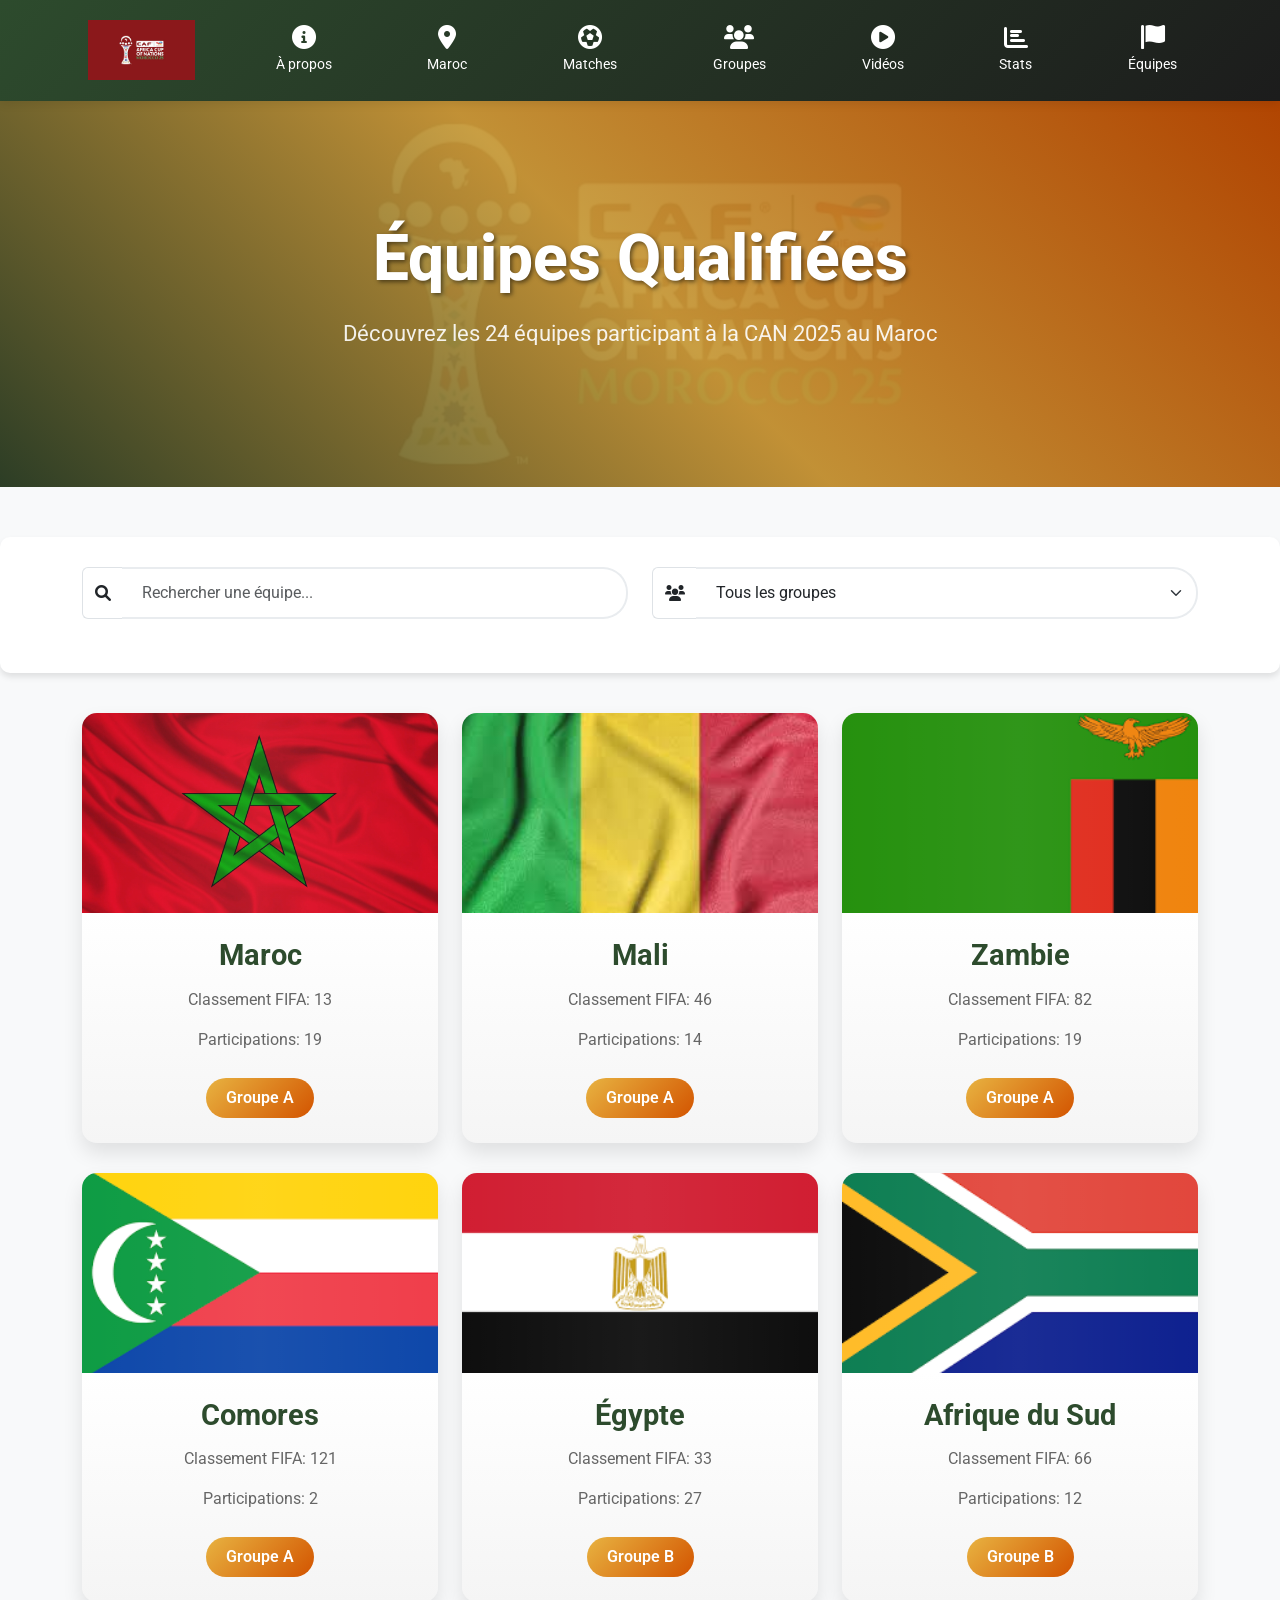
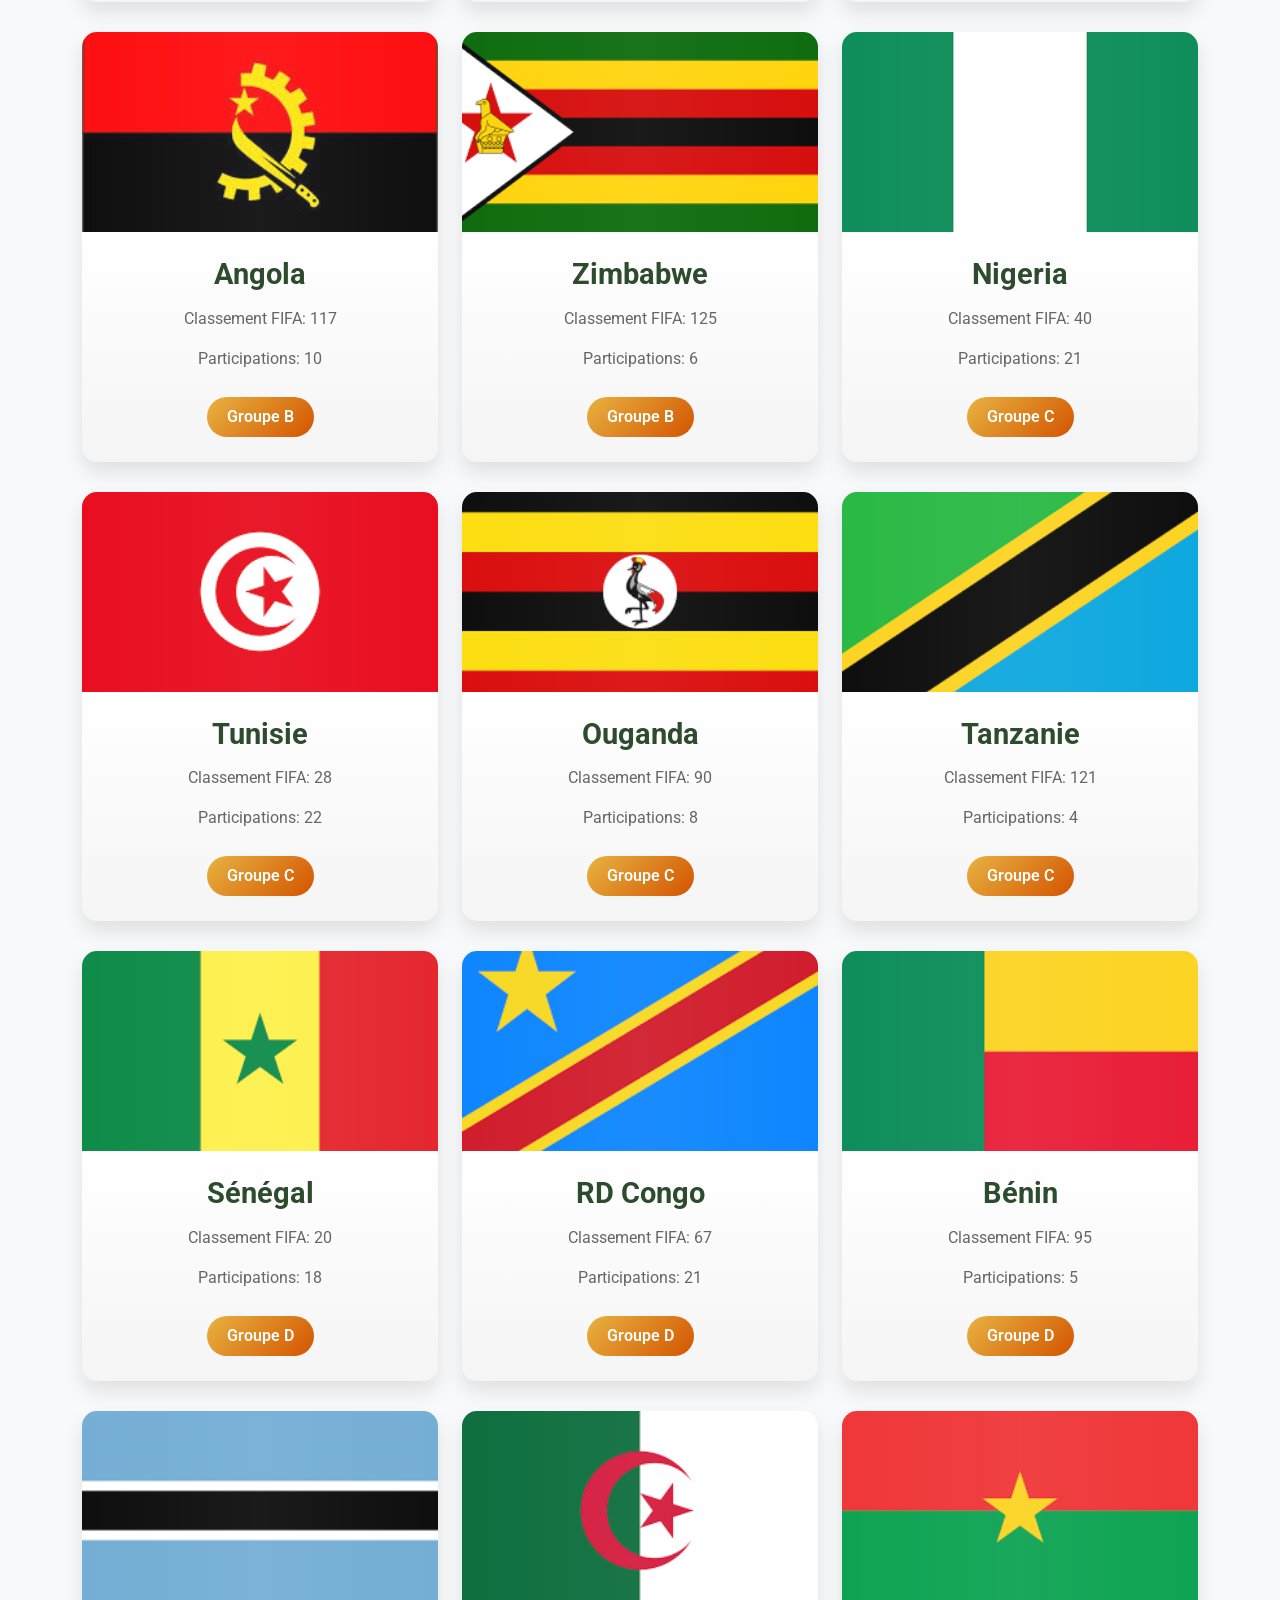
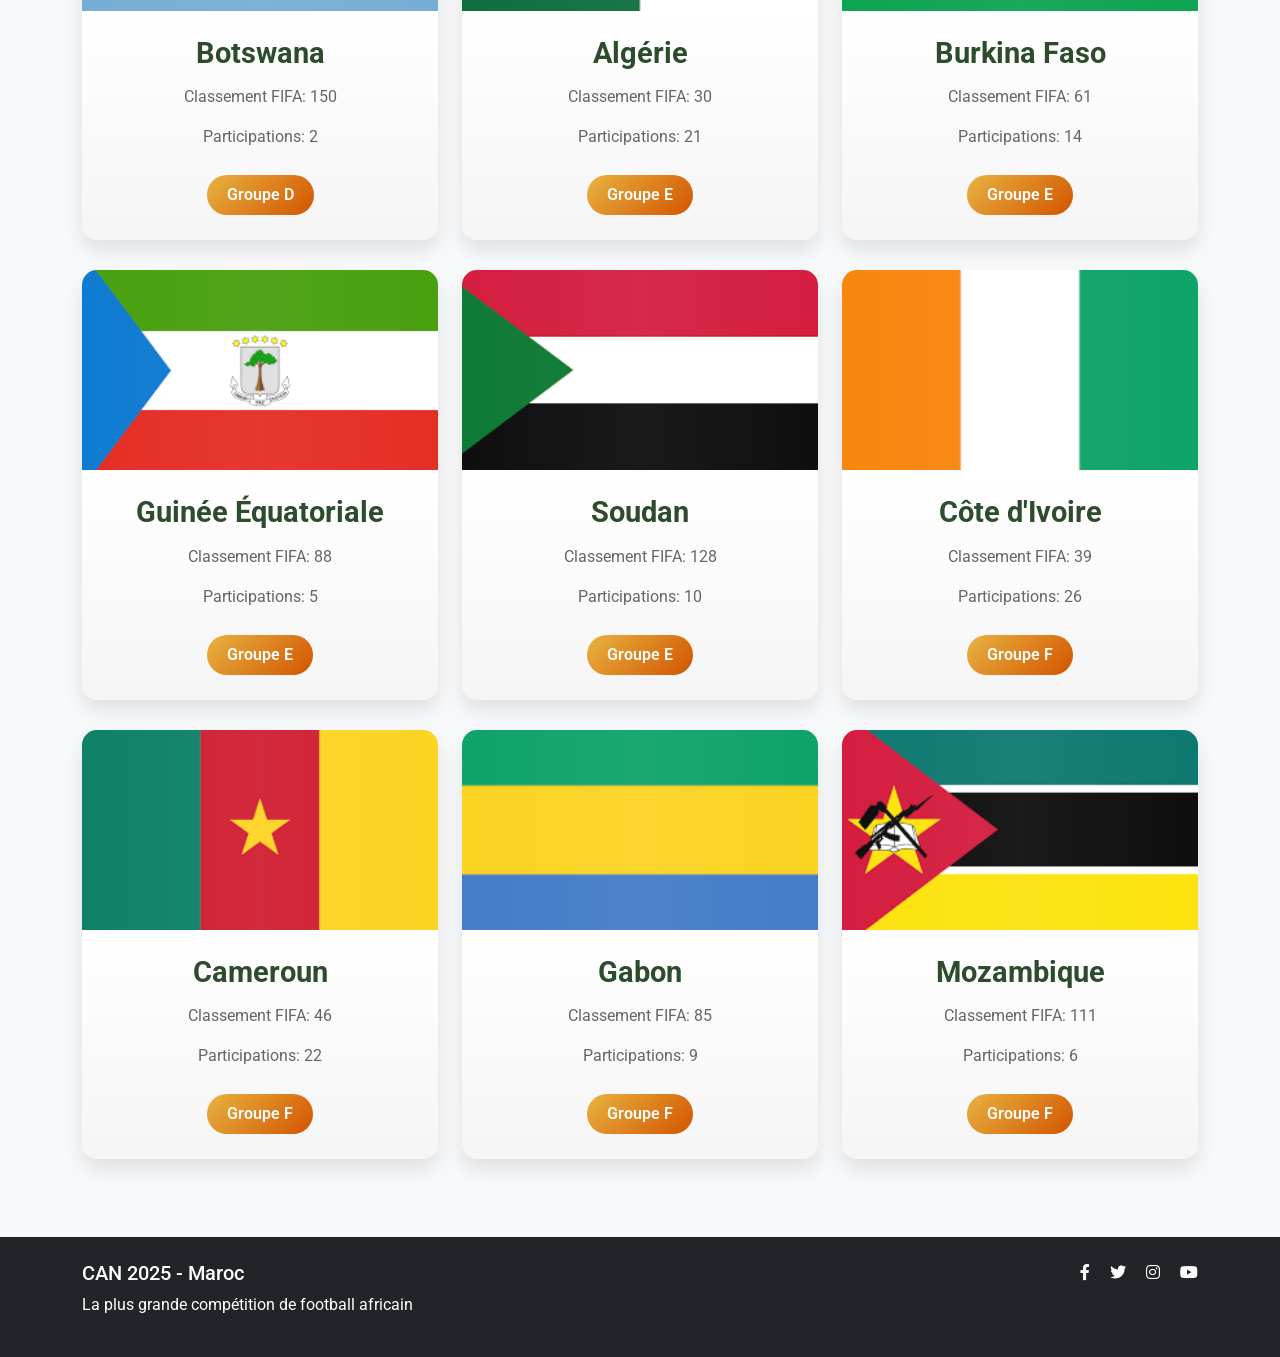
==== equipes.html @ c3171f65 "equipes" ====
<!DOCTYPE html>
<html lang="fr">
<head>
    <meta charset="UTF-8">
    <meta name="viewport" content="width=device-width, initial-scale=1.0">
    <title>Équipes - CAN 2025</title>
    <!-- Bootstrap CSS -->
    <link href="https://cdn.jsdelivr.net/npm/bootstrap@5.3.0/dist/css/bootstrap.min.css" rel="stylesheet">
    <!-- Font Awesome -->
    <link rel="stylesheet" href="https://cdnjs.cloudflare.com/ajax/libs/font-awesome/6.0.0/css/all.min.css">
    <!-- Google Fonts -->
    <link href="https://fonts.googleapis.com/css2?family=Roboto:wght@300;400;500;700;900&display=swap" rel="stylesheet">
    <link rel="stylesheet" href="equipes.css">
</head>
<body>
    <!-- Barre Interactive -->
    <div class="interactive-bar">
        <div class="interactive-content">
            <div id="logo-container">
                <img src="Images/téléchargement.png" alt="Logo CAN" height="100" width="180">
            </div>
            <div class="interactive-item" data-section="can2025-description">
                <i class="fas fa-info-circle"></i>
                <span>À propos</span>
            </div>
            <div class="interactive-item" data-section="maroc">
                <i class="fas fa-map-marker-alt"></i>
                <span>Maroc</span>
            </div>
            <div class="interactive-item" data-section="matches">
                <i class="fas fa-futbol"></i>
                <span>Matches</span>
            </div>
            <div class="interactive-item" data-section="groups">
                <i class="fas fa-users"></i>
                <span>Groupes</span>
            </div>
            <div class="interactive-item" data-section="videos">
                <i class="fas fa-play-circle"></i>
                <span>Vidéos</span>
            </div>
            <div class="interactive-item" data-section="stats">
                <i class="fas fa-chart-bar"></i>
                <span>Stats</span>
            </div>
            <div class="interactive-item active" data-section="teams">
                <i class="fas fa-flag"></i>
                <span>Équipes</span>
            </div>
        </div>
    </div>

    <!-- En-tête de la page -->
    <header class="teams-header">
        <div class="container">
            <h1>Équipes Qualifiées</h1>
            <p>Découvrez les 24 équipes participant à la CAN 2025 au Maroc</p>
        </div>
    </header>

    <!-- Filtres -->
    <section class="filters-section">
        <div class="container">
            <div class="row mb-4">
                <div class="col-md-6 mb-3 mb-md-0">
                    <div class="input-group">
                        <span class="input-group-text bg-white border-end-0">
                            <i class="fas fa-search"></i>
                        </span>
                        <input type="text" class="form-control border-start-0" id="searchTeam" placeholder="Rechercher une équipe...">
                    </div>
                </div>
                <div class="col-md-6">
                    <div class="input-group">
                        <span class="input-group-text bg-white border-end-0">
                            <i class="fas fa-users"></i>
                        </span>
                        <select class="form-select border-start-0" id="groupFilter">
                            <option value="all">Tous les groupes</option>
                            <option value="A">Groupe A</option>
                            <option value="B">Groupe B</option>
                            <option value="C">Groupe C</option>
                            <option value="D">Groupe D</option>
                            <option value="E">Groupe E</option>
                            <option value="F">Groupe F</option>
                        </select>
                    </div>
                </div>
            </div>
        </div>
    </section>

    <!-- Liste des équipes -->
    <section class="teams-section">
        <div class="container">
            <div class="row" id="teamsContainer">
                <!-- Les équipes seront ajoutées dynamiquement ici via JavaScript -->
            </div>
        </div>
    </section>

    <!-- Modal pour les détails de l'équipe -->
    <div class="modal fade" id="teamModal" tabindex="-1">
        <div class="modal-dialog modal-lg">
            <div class="modal-content">
                <div class="modal-header border-0 p-0">
                    <button type="button" class="btn-close position-absolute top-0 end-0 m-3 bg-white" data-bs-dismiss="modal"></button>
                </div>
                <div id="teamModalContent">
                    <!-- Le contenu sera ajouté dynamiquement -->
                </div>
            </div>
        </div>
    </div>

    <!-- Footer -->
    <footer class="footer bg-dark text-white mt-5">
        <div class="container py-4">
            <div class="row">
                <div class="col-md-6">
                    <h5>CAN 2025 - Maroc</h5>
                    <p>La plus grande compétition de football africain</p>
                </div>
                <div class="col-md-6 text-md-end">
                    <div class="social-links">
                        <a href="#" class="text-white me-3"><i class="fab fa-facebook-f"></i></a>
                        <a href="#" class="text-white me-3"><i class="fab fa-twitter"></i></a>
                        <a href="#" class="text-white me-3"><i class="fab fa-instagram"></i></a>
                        <a href="#" class="text-white"><i class="fab fa-youtube"></i></a>
                    </div>
                </div>
            </div>
        </div>
    </footer>

    <!-- Scripts -->
    <script src="https://cdn.jsdelivr.net/npm/bootstrap@5.3.0/dist/js/bootstrap.bundle.min.js"></script>
    <script src="equipes.js"></script>
    <script>
        // Gestion de la barre interactive
        document.addEventListener('DOMContentLoaded', () => {
            const interactiveItems = document.querySelectorAll('.interactive-item');
            
            // Gestion du clic sur le logo pour retourner à la page d'accueil
            const logoContainer = document.getElementById('logo-container');
            if (logoContainer) {
                logoContainer.addEventListener('click', () => {
                    window.location.href = 'home_page.html';
                });
                // Ajouter le style du curseur pointer
                logoContainer.style.cursor = 'pointer';
            }
            
            // Gestion du clic sur les éléments de la barre
            interactiveItems.forEach(item => {
                item.addEventListener('click', () => {
                    const section = item.dataset.section;
                    
                    // Redirection vers les pages correspondantes
                    switch(section) {
                        case 'can2025-description':
                        case 'maroc':
                            window.location.href = `home_page.html#${section}`;
                            break;
                        case 'matches':
                            window.location.href = 'matches.html';
                            break;
                        case 'groups':
                            window.location.href = 'groupes.html';
                            break;
                        case 'videos':
                            window.location.href = 'videos.html';
                            break;
                        case 'stats':
                            window.location.href = 'stats.html';
                            break;
                        case 'teams':
                            // Déjà sur la page des équipes
                            break;
                    }
                });
            });
        });
    </script>
</body>
</html>
---- equipes.css ----
/* Variables de couleurs */
:root {
    --primary-color: #E8B341;        /* Or africain */
    --secondary-color: #2D4B2D;      /* Vert forêt */
    --accent-color: #D35400;         /* Orange terre */
    --dark-color: #1C1C1C;          /* Noir profond */
    --light-color: #F5F5F5;         /* Blanc cassé */
    --gradient-primary: linear-gradient(135deg, #E8B341, #D35400);
    --gradient-dark: linear-gradient(135deg, #2D4B2D, #1C1C1C);
    --text-dark: #333333;
    --text-light: #FFFFFF;
    --border-color: #E2E2E2;
}

/* Styles généraux */
body {
    padding-top: 0;
    background-color: #f8f9fa;
    font-family: 'Roboto', sans-serif;
}

/* Barre Interactive */
.interactive-bar {
    background: var(--gradient-dark);
    padding: 15px 0;
    position: sticky;
    top: 0;
    z-index: 1000;
    box-shadow: 0 2px 10px rgba(0, 0, 0, 0.1);
}

.interactive-content {
    display: flex;
    align-items: center;
    justify-content: space-around;
    max-width: 1200px;
    margin: 0 auto;
    padding: 0 15px;
}

#logo-container img {
    height: 60px;
    width: auto;
    transition: transform 0.3s ease;
}

#logo-container img:hover {
    transform: scale(1.1);
}

.interactive-item {
    color: white;
    text-align: center;
    cursor: pointer;
    padding: 10px 15px;
    border-radius: 5px;
    transition: all 0.3s ease;
}

.interactive-item:hover {
    background: rgba(255, 255, 255, 0.1);
    transform: translateY(-2px);
}

.interactive-item i {
    font-size: 1.5rem;
    margin-bottom: 5px;
    display: block;
}

.interactive-item span {
    font-size: 0.9rem;
    display: block;
}

/* En-tête de la page */
.teams-header {
    background: linear-gradient(rgba(0, 0, 0, 0.7), rgba(0, 0, 0, 0.7)), url('Images/CAN.jpeg');
    background-size: cover;
    background-position: center;
    color: white;
    padding: 120px 0;
    text-align: center;
    margin-bottom: 50px;
    position: relative;
    overflow: hidden;
}

.teams-header::before {
    content: '';
    position: absolute;
    top: 0;
    left: 0;
    right: 0;
    bottom: 0;
    background: linear-gradient(45deg, 
        rgba(45, 75, 45, 0.8),
        rgba(232, 179, 65, 0.8),
        rgba(211, 84, 0, 0.8)
    );
    z-index: 1;
}

.teams-header .container {
    position: relative;
    z-index: 2;
}

.teams-header h1 {
    font-size: 4rem;
    font-weight: 800;
    margin-bottom: 20px;
    text-shadow: 2px 2px 4px rgba(0, 0, 0, 0.5);
    animation: fadeInDown 1s ease;
}

.teams-header p {
    font-size: 1.4rem;
    opacity: 0.9;
    animation: fadeInUp 1s ease;
}

/* Section des filtres */
.filters-section {
    padding: 30px 0;
    background-color: white;
    box-shadow: 0 4px 6px rgba(0, 0, 0, 0.1);
    margin-bottom: 40px;
    border-radius: 10px;
}

.filters-section .form-control,
.filters-section .form-select {
    border-radius: 25px;
    padding: 12px 20px;
    border: 2px solid #e9ecef;
    transition: all 0.3s ease;
}

.filters-section .form-control:focus,
.filters-section .form-select:focus {
    border-color: var(--primary-color);
    box-shadow: 0 0 0 0.2rem rgba(232, 179, 65, 0.25);
}

/* Cartes des équipes */
.team-card {
    background: var(--light-color);
    border-radius: 15px;
    overflow: hidden;
    box-shadow: 0 10px 20px rgba(0, 0, 0, 0.1);
    transition: all 0.3s ease;
    margin-bottom: 30px;
    cursor: pointer;
    position: relative;
}

.team-card:hover {
    transform: translateY(-10px);
    box-shadow: 0 15px 30px rgba(232, 179, 65, 0.2);
}

.team-card .flag-container {
    height: 200px;
    overflow: hidden;
    position: relative;
}

.team-card .flag-container img {
    width: 100%;
    height: 100%;
    object-fit: cover;
    transition: transform 0.5s ease;
}

.team-card:hover .flag-container img {
    transform: scale(1.1);
}

.team-card .team-info {
    padding: 25px;
    text-align: center;
    background: linear-gradient(to bottom, 
        white, 
        rgba(245, 245, 245, 0.8)
    );
}

.team-card .team-name {
    font-size: 1.8rem;
    font-weight: bold;
    margin-bottom: 15px;
    color: var(--secondary-color);
}

.team-card .team-details {
    color: #666;
    font-size: 1rem;
    margin-bottom: 15px;
}

.team-card .team-group {
    background: var(--gradient-primary);
    color: white;
    padding: 8px 20px;
    border-radius: 25px;
    display: inline-block;
    font-weight: 600;
    margin-top: 10px;
}

/* Modal des équipes */
.team-modal-header {
    position: relative;
    padding: 2rem;
    background-size: cover;
    background-position: center;
    color: white;
    text-align: center;
    border-radius: 10px 10px 0 0;
    background-color: rgba(28, 28, 28, 0.9);
    background-blend-mode: overlay;
}

.team-modal-header .flag-container {
    width: 120px;
    height: 80px;
    margin: 0 auto 1rem;
    border-radius: 8px;
    overflow: hidden;
    box-shadow: 0 4px 8px rgba(0, 0, 0, 0.2);
}

.team-modal-header .flag-container img {
    width: 100%;
    height: 100%;
    object-fit: cover;
}

.team-modal-header h2 {
    font-size: 2.5rem;
    margin-bottom: 0.5rem;
    text-shadow: 2px 2px 4px rgba(0, 0, 0, 0.5);
}

.group-badge {
    display: inline-block;
    padding: 0.5rem 1rem;
    background-color: var(--primary-color);
    border-radius: 20px;
    font-weight: bold;
    backdrop-filter: blur(5px);
    color: var(--dark-color);
}

.team-stats {
    display: flex;
    justify-content: space-around;
    padding: 2rem;
    background: var(--light-color);
    border-bottom: 1px solid #dee2e6;
}

.stat-item {
    text-align: center;
    padding: 1rem;
    background: white;
    border-radius: 10px;
    box-shadow: 0 2px 4px rgba(0, 0, 0, 0.1);
    transition: transform 0.2s;
    min-width: 120px;
    border: 1px solid var(--border-color);
}

.stat-item:hover {
    transform: translateY(-5px);
}

.stat-value {
    font-size: 2rem;
    font-weight: bold;
    color: var(--secondary-color);
    margin-bottom: 0.5rem;
}

.stat-label {
    color: var(--dark-color);
    font-size: 0.9rem;
}

.team-players {
    padding: 2rem;
    background-color: white;
}

.team-players h3 {
    text-align: center;
    margin-bottom: 2rem;
    color: #2c3e50;
    font-size: 1.8rem;
    position: relative;
}

.team-players h3::after {
    content: '';
    display: block;
    width: 50px;
    height: 3px;
    background-color: var(--primary-color);
    margin: 10px auto;
    border-radius: 2px;
}

.key-players {
    display: grid;
    grid-template-columns: repeat(auto-fit, minmax(250px, 1fr));
    gap: 1.5rem;
    margin-bottom: 2rem;
}

.key-player {
    background: white;
    border-radius: 12px;
    padding: 1.5rem;
    text-align: center;
    box-shadow: 0 4px 6px rgba(0, 0, 0, 0.1);
    transition: transform 0.3s ease, box-shadow 0.3s ease;
    border: 1px solid var(--border-color);
}

.key-player:hover {
    transform: translateY(-5px);
    border-color: var(--primary-color);
}

.key-player h4 {
    color: var(--accent-color);
    font-size: 1.1rem;
    margin-bottom: 1rem;
    position: relative;
    padding-bottom: 0.5rem;
}

.key-player h4::after {
    content: '';
    position: absolute;
    bottom: 0;
    left: 50%;
    transform: translateX(-50%);
    width: 30px;
    height: 2px;
    background-color: var(--primary-color);
}

.key-player p {
    font-size: 1.2rem;
    font-weight: bold;
    color: var(--secondary-color);
    margin-bottom: 0.5rem;
}

.key-player .position,
.key-player .goals {
    display: inline-block;
    padding: 0.3rem 0.8rem;
    background-color: var(--light-color);
    border-radius: 15px;
    font-size: 0.9rem;
    color: var(--dark-color);
}

.team-coach {
    text-align: center;
    padding: 2rem;
    background-color: var(--light-color);
    border-radius: 12px;
    margin-top: 2rem;
}

.team-coach h4 {
    color: var(--secondary-color);
    font-size: 1.3rem;
    margin-bottom: 1rem;
}

.team-coach p {
    font-size: 1.1rem;
    color: var(--accent-color);
    font-weight: 500;
}

/* Animations */
@keyframes fadeInDown {
    from {
        opacity: 0;
        transform: translateY(-20px);
    }
    to {
        opacity: 1;
        transform: translateY(0);
    }
}

@keyframes fadeInUp {
    from {
        opacity: 0;
        transform: translateY(20px);
    }
    to {
        opacity: 1;
        transform: translateY(0);
    }
}

/* Responsive */
@media (max-width: 768px) {
    .interactive-content {
        flex-wrap: wrap;
    }

    .interactive-item {
        width: 33.33%;
        margin-bottom: 10px;
    }

    .teams-header {
        padding: 80px 0;
    }

    .teams-header h1 {
        font-size: 2.5rem;
    }

    .team-card .flag-container {
        height: 150px;
    }

    .team-stats {
        flex-wrap: wrap;
    }

    .stat-item {
        flex: 1 1 calc(50% - 1rem);
        margin: 0.5rem;
    }

    .key-players {
        grid-template-columns: 1fr;
    }

    .team-modal-header h2 {
        font-size: 2rem;
    }

    .interactive-item:hover {
        background: rgba(232, 179, 65, 0.1);
    }
}

/* Style pour le hover des cartes */
.key-player::before {
    content: '';
    position: absolute;
    top: 0;
    left: 0;
    width: 100%;
    height: 100%;
    background: linear-gradient(45deg, 
        transparent 0%, 
        rgba(232, 179, 65, 0.1) 100%
    );
    opacity: 0;
    transition: opacity 0.3s ease;
    border-radius: 12px;
}

.key-player:hover::before {
    opacity: 1;
}

/* Animations pour les statistiques */
@keyframes countUp {
    from {
        transform: translateY(20px);
        opacity: 0;
    }
    to {
        transform: translateY(0);
        opacity: 1;
    }
}

.stat-value {
    animation: countUp 0.5s ease-out forwards;
}

/* Style pour les badges de position et buts */
.position, .goals {
    transition: background-color 0.3s ease;
}

.position:hover, .goals:hover {
    background-color: var(--primary-color);
    color: var(--text-light);
}

/* Style pour le conteneur du modal */
.modal-content {
    border: none;
    border-radius: 15px;
    overflow: hidden;
    box-shadow: 0 10px 30px rgba(0, 0, 0, 0.2);
    background-color: var(--light-color);
}

.modal-body {
    padding: 0;
}

/* Effet de brillance sur les drapeaux */
.flag-container::after {
    content: '';
    position: absolute;
    top: -50%;
    left: -50%;
    width: 200%;
    height: 200%;
    background: linear-gradient(
        45deg,
        transparent 0%,
        rgba(255,255,255,0.1) 50%,
        transparent 100%
    );
    transform: rotate(45deg);
    animation: shine 3s infinite;
}

@keyframes shine {
    0% {
        transform: translateX(-100%) rotate(45deg);
    }
    100% {
        transform: translateX(100%) rotate(45deg);
    }
}
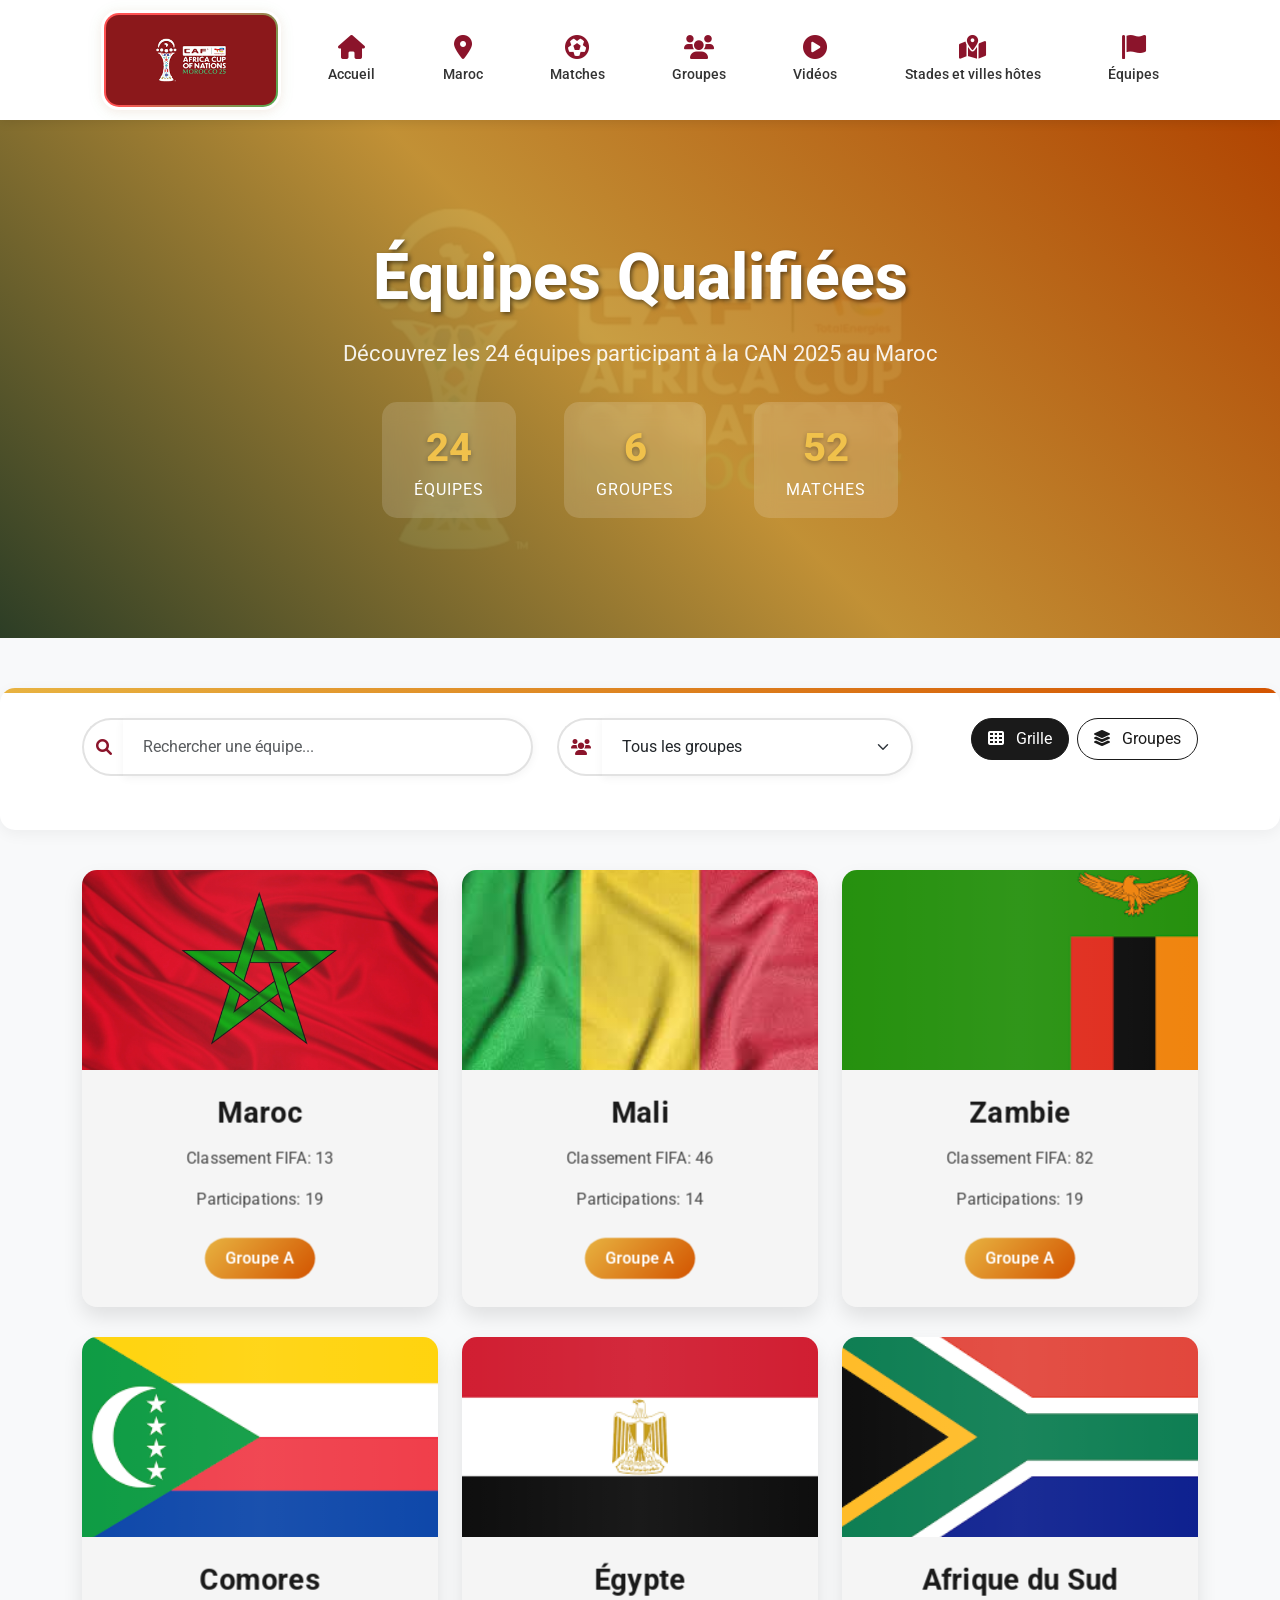
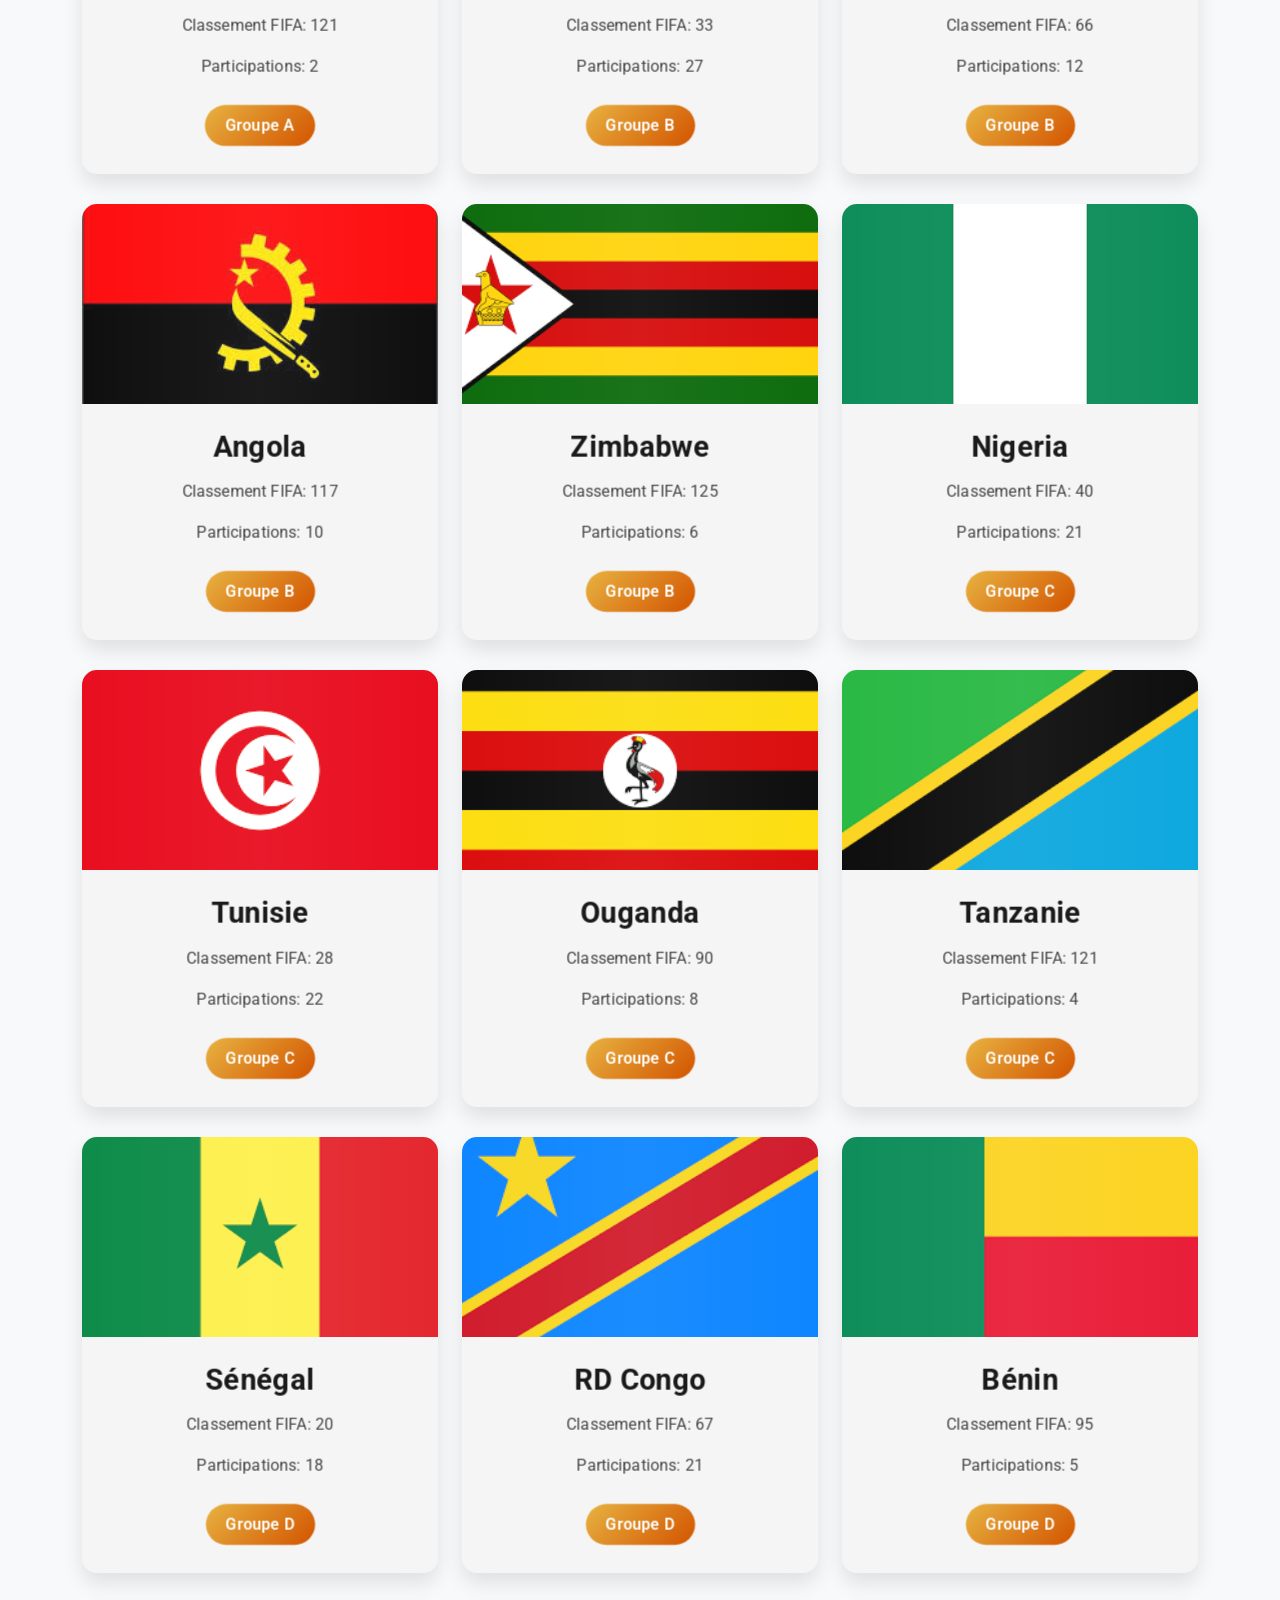
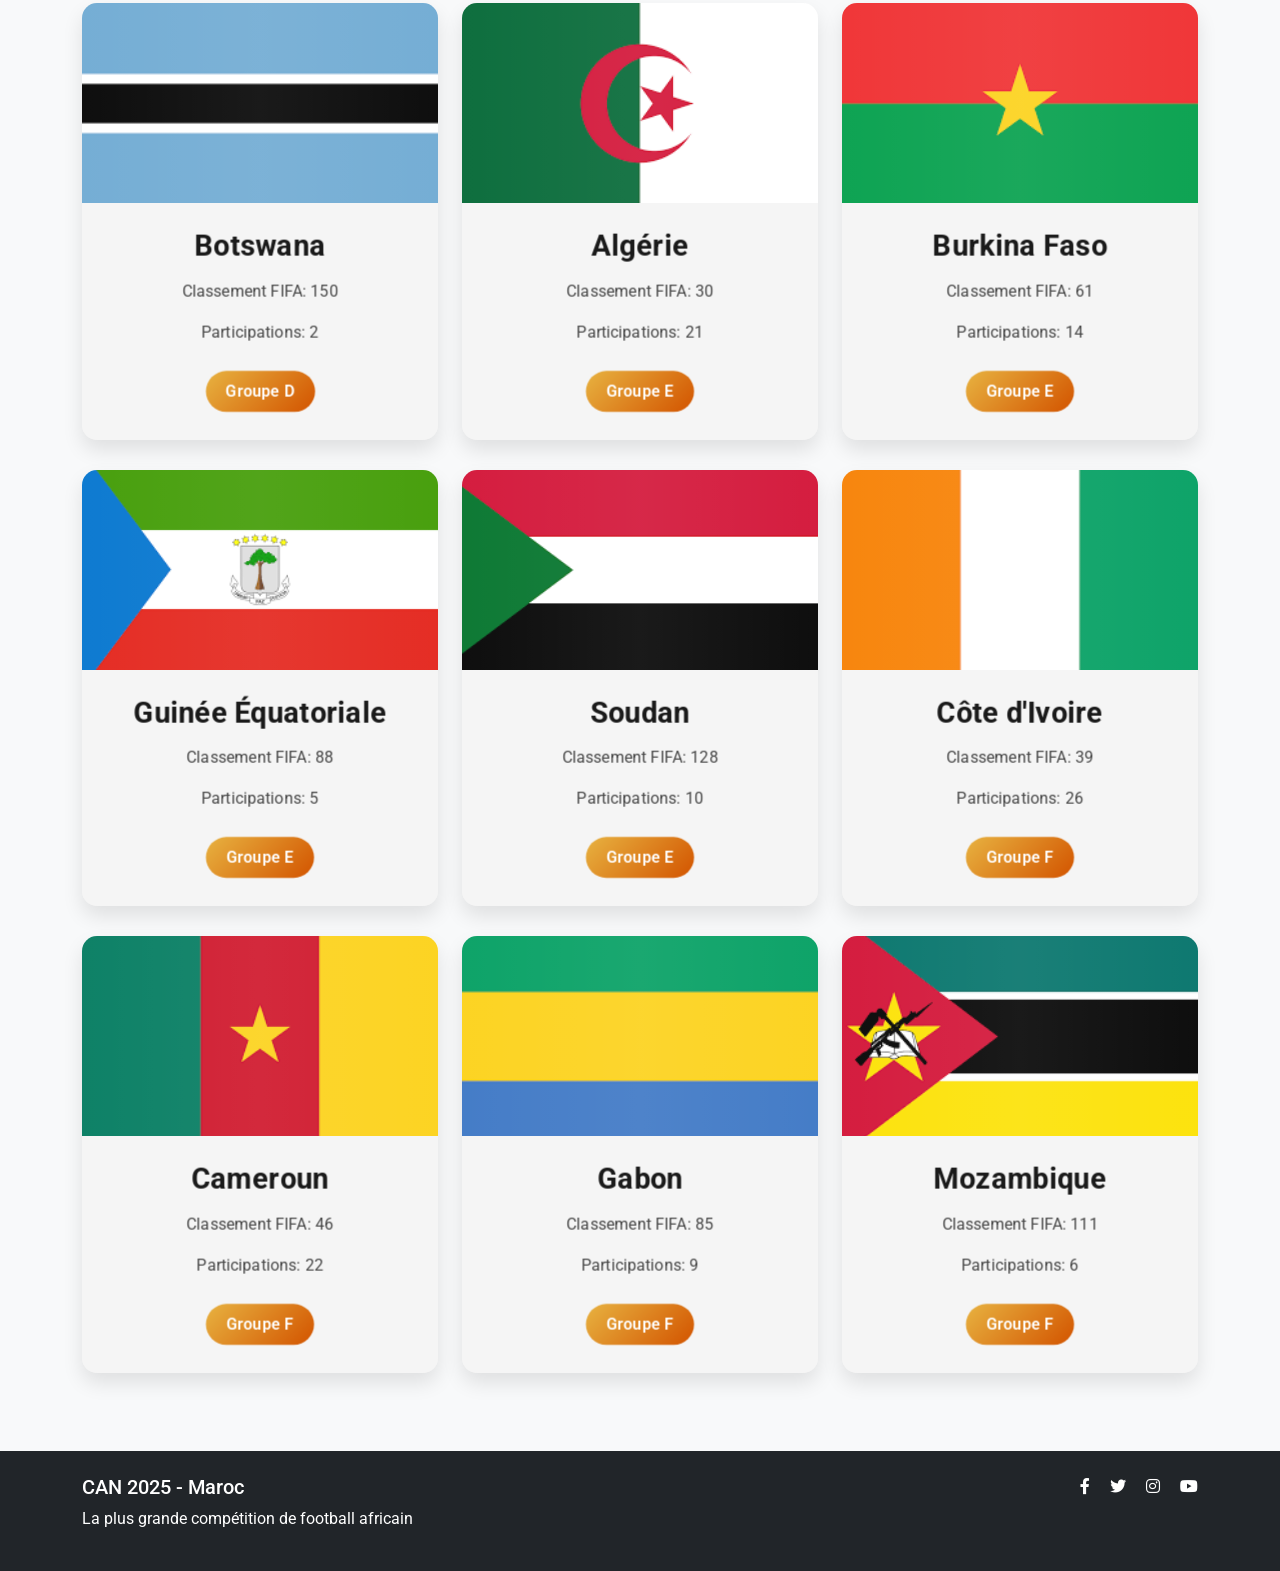
==== commit b90a5baa: "equipes" ====
--- a/equipes.html
+++ b/equipes.html
@@ -12,49 +12,70 @@
     <link href="https://fonts.googleapis.com/css2?family=Roboto:wght@300;400;500;700;900&display=swap" rel="stylesheet">
     <link rel="stylesheet" href="equipes.css">
 </head>
-<body>
-    <!-- Barre Interactive -->
-    <div class="interactive-bar">
-        <div class="interactive-content">
-            <div id="logo-container">
-                <img src="Images/téléchargement.png" alt="Logo CAN" height="100" width="180">
-            </div>
-            <div class="interactive-item" data-section="can2025-description">
-                <i class="fas fa-info-circle"></i>
-                <span>À propos</span>
-            </div>
-            <div class="interactive-item" data-section="maroc">
-                <i class="fas fa-map-marker-alt"></i>
-                <span>Maroc</span>
-            </div>
-            <div class="interactive-item" data-section="matches">
-                <i class="fas fa-futbol"></i>
-                <span>Matches</span>
-            </div>
-            <div class="interactive-item" data-section="groups">
-                <i class="fas fa-users"></i>
-                <span>Groupes</span>
-            </div>
-            <div class="interactive-item" data-section="videos">
-                <i class="fas fa-play-circle"></i>
-                <span>Vidéos</span>
-            </div>
-            <div class="interactive-item" data-section="stats">
-                <i class="fas fa-chart-bar"></i>
-                <span>Stats</span>
-            </div>
-            <div class="interactive-item active" data-section="teams">
-                <i class="fas fa-flag"></i>
-                <span>Équipes</span>
-            </div>
-        </div>
+
+<body style="padding-top:120px;">
+   <!-- Barre Interactive -->
+   <div class="interactive-bar">
+    <div class="bar-pattern left"></div>
+    <div class="interactive-content">
+        <div class="bar-pattern right"></div>
+
+        <div id="logo-container">
+            <i><img src="Images/téléchargement.png" alt="Logo CAN" height="100" width="180" ></i>
+        </div>
+        <div class="interactive-item active" data-section="can2025-description">
+            <i class="fas fa-home home-icon"></i>
+            <span>Accueil</span>
+        </div>
+        <div class="interactive-item" data-section="maroc">
+            <i class="fas fa-map-marker-alt"></i>
+            <span>Maroc</span>
+        </div>
+        <div class="interactive-item" data-section="matches">
+            <i class="fas fa-futbol"></i>
+            <span>Matches</span>
+        </div>
+        <div class="interactive-item" data-section="groups">
+            <i class="fas fa-users"></i>
+            <span>Groupes</span>
+        </div>
+        <div class="interactive-item" data-section="videos">
+            <i class="fas fa-play-circle"></i>
+            <span>Vidéos</span>
+        </div>
+        <div class="interactive-item" data-section="stats">
+            <i class="fas fa-map-marked-alt"></i>
+            <span>Stades et villes hôtes</span>
+        </div>
+        <div class="interactive-item" data-section="teams">
+            <i class="fas fa-flag"></i>
+            <span>Équipes</span>
+        </div>
+        <div class="bar-pattern right"></div>
+    
     </div>
+
+</div>
 
     <!-- En-tête de la page -->
     <header class="teams-header">
         <div class="container">
             <h1>Équipes Qualifiées</h1>
             <p>Découvrez les 24 équipes participant à la CAN 2025 au Maroc</p>
+            <div class="teams-counter">
+                <div class="counter-item">
+                    <span class="counter-number" data-count="24">0</span>
+                    <span class="counter-label">Équipes</span>
+                </div>
+                <div class="counter-item">
+                    <span class="counter-number" data-count="6">0</span>
+                    <span class="counter-label">Groupes</span>
+                </div>
+                <div class="counter-item">
+                    <span class="counter-number" data-count="52">0</span>
+                    <span class="counter-label">Matches</span>
+                </div>
+            </div>
         </div>
     </header>
 
@@ -62,7 +83,7 @@
     <section class="filters-section">
         <div class="container">
             <div class="row mb-4">
-                <div class="col-md-6 mb-3 mb-md-0">
+                <div class="col-md-5 mb-3 mb-md-0">
                     <div class="input-group">
                         <span class="input-group-text bg-white border-end-0">
                             <i class="fas fa-search"></i>
@@ -70,7 +91,7 @@
                         <input type="text" class="form-control border-start-0" id="searchTeam" placeholder="Rechercher une équipe...">
                     </div>
                 </div>
-                <div class="col-md-6">
+                <div class="col-md-4">
                     <div class="input-group">
                         <span class="input-group-text bg-white border-end-0">
                             <i class="fas fa-users"></i>
@@ -86,6 +107,16 @@
                         </select>
                     </div>
                 </div>
+                <div class="col-md-3">
+                    <div class="view-toggles">
+                        <button class="btn btn-outline-primary active" id="gridView">
+                            <i class="fas fa-th"></i> Grille
+                        </button>
+                        <button class="btn btn-outline-primary" id="groupView">
+                            <i class="fas fa-layer-group"></i> Groupes
+                        </button>
+                    </div>
+                </div>
             </div>
         </div>
     </section>
@@ -93,8 +124,18 @@
     <!-- Liste des équipes -->
     <section class="teams-section">
         <div class="container">
-            <div class="row" id="teamsContainer">
-                <!-- Les équipes seront ajoutées dynamiquement ici via JavaScript -->
+            <div class="view-container">
+                <!-- Vue Grille -->
+                <div class="row" id="teamsContainer">
+                    <!-- Les équipes seront ajoutées dynamiquement ici via JavaScript -->
+                </div>
+                
+                <!-- Vue Groupes (caché par défaut) -->
+                <div class="groups-view" id="groupsContainer" style="display: none;">
+                    <div class="row">
+                        <!-- Les groupes seront ajoutés dynamiquement ici via JavaScript -->
+                    </div>
+                </div>
             </div>
         </div>
     </section>
@@ -108,6 +149,16 @@
                 </div>
                 <div id="teamModalContent">
                     <!-- Le contenu sera ajouté dynamiquement -->
+                </div>
+                <div class="modal-footer">
+                    <div class="team-navigation">
+                        <button class="btn btn-outline-primary" id="prevTeam">
+                            <i class="fas fa-chevron-left"></i> Équipe précédente
+                        </button>
+                        <button class="btn btn-outline-primary" id="nextTeam">
+                            Équipe suivante <i class="fas fa-chevron-right"></i>
+                        </button>
+                    </div>
                 </div>
             </div>
         </div>
@@ -145,7 +196,7 @@
             const logoContainer = document.getElementById('logo-container');
             if (logoContainer) {
                 logoContainer.addEventListener('click', () => {
-                    window.location.href = 'home_page.html';
+                    window.location.href = 'index.html';
                 });
                 // Ajouter le style du curseur pointer
                 logoContainer.style.cursor = 'pointer';
@@ -160,7 +211,7 @@
                     switch(section) {
                         case 'can2025-description':
                         case 'maroc':
-                            window.location.href = `home_page.html#${section}`;
+                            window.location.href = `index.html#${section}`;
                             break;
                         case 'matches':
                             window.location.href = 'matches.html';
@@ -179,6 +230,174 @@
                             break;
                     }
                 });
+            });
+
+            // Animation du compteur
+            const counters = document.querySelectorAll('.counter-number');
+            counters.forEach(counter => {
+                const target = parseInt(counter.getAttribute('data-count'));
+                const count = function(timestamp) {
+                    const current = parseInt(counter.innerText);
+                    if (current < target) {
+                        const increment = Math.ceil(target / 20);
+                        counter.innerText = Math.min(current + increment, target);
+                        requestAnimationFrame(count);
+                    }
+                };
+                requestAnimationFrame(count);
+            });
+
+            // Écouteurs d'événements pour le filtrage
+            document.getElementById('searchTeam').addEventListener('input', filterTeams);
+            document.getElementById('groupFilter').addEventListener('change', filterTeams);
+
+            // Gestion des vues (grille/groupes)
+            const gridView = document.getElementById('gridView');
+            const groupView = document.getElementById('groupView');
+            const teamsContainer = document.getElementById('teamsContainer');
+            const groupsContainer = document.getElementById('groupsContainer');
+
+            gridView.addEventListener('click', () => {
+                gridView.classList.add('active');
+                groupView.classList.remove('active');
+                teamsContainer.style.display = 'flex';
+                groupsContainer.style.display = 'none';
+            });
+
+            groupView.addEventListener('click', () => {
+                groupView.classList.add('active');
+                gridView.classList.remove('active');
+                teamsContainer.style.display = 'none';
+                groupsContainer.style.display = 'block';
+                
+                // Générer l'affichage par groupes s'il est vide
+                if (groupsContainer.querySelector('.group-card') === null) {
+                    generateGroupsView();
+                }
+            });
+
+            // Fonction pour générer la vue par groupes (simplifiée)
+            function generateGroupsView() {
+                const groups = {A: [], B: [], C: [], D: [], E: [], F: []};
+                
+                // Regrouper les équipes par groupe
+                teams.forEach(team => {
+                    if (groups[team.group]) {
+                        groups[team.group].push(team);
+                    }
+                });
+                
+                // Vider le conteneur
+                groupsContainer.innerHTML = '<div class="row"></div>';
+                const groupsRow = groupsContainer.querySelector('.row');
+                
+                // Créer les cartes de groupe (2 par ligne)
+                Object.keys(groups).forEach(groupKey => {
+                    const groupTeams = groups[groupKey];
+                    const groupCard = document.createElement('div');
+                    groupCard.className = 'col-md-6 mb-4';
+                    
+                    let groupContent = `
+                        <div class="group-card">
+                            <div class="group-header">
+                                <h3>Groupe ${groupKey}</h3>
+                            </div>
+                            <div class="group-teams">
+                    `;
+                    
+                    groupTeams.forEach(team => {
+                        groupContent += `
+                            <div class="group-team-item" data-team-id="${team.id}">
+                                <div class="team-flag">
+                                    <img src="${team.flag}" alt="${team.name}" width="50" height="35">
+                                </div>
+                                <div class="team-name">${team.name}</div>
+                            </div>
+                        `;
+                    });
+                    
+                    groupContent += `
+                            </div>
+                        </div>
+                    `;
+                    
+                    groupCard.innerHTML = groupContent;
+                    groupsRow.appendChild(groupCard);
+                });
+                
+                // Ajouter le message et le bouton pour plus de détails
+                const detailsMessage = document.createElement('div');
+                detailsMessage.className = 'col-12 text-center mt-4 mb-5 groups-more-details';
+                detailsMessage.innerHTML = `
+                    <div class="more-details-container">
+                        <p>Pour plus de détails sur les groupes, les classements et les statistiques</p>
+                        <a href="groupes.html" class="btn btn-primary more-details-btn">
+                            <i class="fas fa-users me-2"></i>Consulter la page Groupes
+                        </a>
+                    </div>
+                `;
+                groupsRow.appendChild(detailsMessage);
+                
+                // Ajouter les écouteurs d'événements pour les équipes dans la vue groupes
+                document.querySelectorAll('.group-team-item').forEach(teamItem => {
+                    teamItem.addEventListener('click', () => {
+                        const teamId = parseInt(teamItem.dataset.teamId);
+                        const team = teams.find(t => t.id === teamId);
+                        if (team) {
+                            document.getElementById('teamModalContent').innerHTML = createModalContent(team);
+                            currentTeamId = teamId; // Mettre à jour l'ID de l'équipe actuelle
+                            const modal = new bootstrap.Modal(document.getElementById('teamModal'));
+                            modal.show();
+                        }
+                    });
+                });
+            }
+
+            // Navigation entre les équipes dans le modal
+            const prevTeamBtn = document.getElementById('prevTeam');
+            const nextTeamBtn = document.getElementById('nextTeam');
+            let currentTeamId = 0;
+
+            prevTeamBtn.addEventListener('click', () => {
+                navigateTeam(-1);
+            });
+
+            nextTeamBtn.addEventListener('click', () => {
+                navigateTeam(1);
+            });
+
+            function navigateTeam(direction) {
+                if (currentTeamId === 0) return;
+                
+                let newIndex = teams.findIndex(t => t.id === currentTeamId) + direction;
+                
+                // Gérer le bouclage
+                if (newIndex < 0) newIndex = teams.length - 1;
+                if (newIndex >= teams.length) newIndex = 0;
+                
+                const newTeam = teams[newIndex];
+                currentTeamId = newTeam.id;
+                
+                // Mettre à jour le contenu du modal
+                document.getElementById('teamModalContent').innerHTML = createModalContent(newTeam);
+                console.log('Navigation vers équipe:', newTeam.name, 'ID:', newTeam.id);
+            }
+
+            // Mise à jour de l'ouverture du modal pour définir l'équipe actuelle
+            const teamModal = document.getElementById('teamModal');
+            
+            // Écouteur pour les cartes d'équipe dans la vue grille
+            document.addEventListener('click', function(e) {
+                const teamCard = e.target.closest('.team-card');
+                if (teamCard) {
+                    const teamId = parseInt(teamCard.dataset.teamId);
+                    currentTeamId = teamId;
+                }
+            });
+            
+            // Mise à jour sur l'affichage du modal
+            teamModal.addEventListener('shown.bs.modal', (event) => {
+                console.log('Modal shown, current team ID:', currentTeamId);
             });
         });
     </script>
--- a/equipes.css
+++ b/equipes.css
@@ -1,8 +1,16 @@
 /* Variables de couleurs */
 :root {
-    --primary-color: #E8B341;        /* Or africain */
-    --secondary-color: #2D4B2D;      /* Vert forêt */
-    --accent-color: #D35400;         /* Orange terre */
+    --primary-color: #f0c14b;
+    --secondary-color: #1a1a1a;
+    --accent-color: #8b142b;
+    --text-color: #333;
+    --light-bg: #f8f9fa;
+    --transition: all 0.3s ease;
+    --green-color: #4CAF50;
+    --red-color: #FF5252;
+    --light-green: rgba(76, 175, 80, 0.2);
+    --light-red: rgba(255, 82, 82, 0.2);
+
     --dark-color: #1C1C1C;          /* Noir profond */
     --light-color: #F5F5F5;         /* Blanc cassé */
     --gradient-primary: linear-gradient(135deg, #E8B341, #D35400);
@@ -17,39 +25,99 @@
     padding-top: 0;
     background-color: #f8f9fa;
     font-family: 'Roboto', sans-serif;
-}
-
+    overflow-x: hidden;
+}
+
+/* Barre Interactive */
 /* Barre Interactive */
 .interactive-bar {
-    background: var(--gradient-dark);
-    padding: 15px 0;
-    position: sticky;
+    position: fixed;
     top: 0;
+    left: 0;
+    width: 100%;
+    background: white;
+    box-shadow: 0 2px 10px rgba(0, 0, 0, 0.1);
     z-index: 1000;
-    box-shadow: 0 2px 10px rgba(0, 0, 0, 0.1);
+    padding: 10px 0;
 }
 
 .interactive-content {
-    display: flex;
-    align-items: center;
-    justify-content: space-around;
     max-width: 1200px;
     margin: 0 auto;
-    padding: 0 15px;
+    display: flex;
+    justify-content: space-around;
+    align-items: center;
+    padding: 0 20px;
+}
+
+.interactive-item {
+    display: flex;
+    flex-direction: column;
+    align-items: center;
+    padding: 10px 20px;
+    cursor: pointer;
+    transition: var(--transition);
+    border-radius: 8px;
+    color: var(--text-color);
+    position: relative;
+    overflow: hidden;
+}
+
+.interactive-item::after {
+    content: '';
+    position: absolute;
+    bottom: 0;
+    left: 0;
+    width: 100%;
+    height: 2px;
+    background: linear-gradient(to right, var(--light-red), var(--light-green));
+    transform: scaleX(0);
+    transition: transform 0.3s ease;
+}
+
+.interactive-item:hover::after {
+    transform: scaleX(1);
+}
+
+.interactive-item.active {
+    background: linear-gradient(45deg, var(--light-red), var(--light-green));
+    color: var(--text-color);
+}
+
+.interactive-item i {
+    font-size: 1.5rem;
+    margin-bottom: 5px;
+    color: var(--accent-color);
+}
+
+.interactive-item span {
+    font-size: 0.9rem;
+    font-weight: 500;
+}
+
+.interactive-item:hover {
+    background: var(--light-bg);
+    transform: translateY(-2px);
 }
 
 #logo-container img {
-    height: 60px;
-    width: auto;
-    transition: transform 0.3s ease;
+    border: 3px solid transparent;
+    border-radius: 18px;
+    background: linear-gradient(120deg, #FF5252 30%, #4CAF50 100%);
+    background-origin: border-box;
+    background-clip: padding-box, border-box;
+    transition: box-shadow 0.4s, border-color 0.4s;
+    box-shadow: 0 2px 16px rgba(76, 175, 80, 0.08), 0 2px 8px rgba(255, 82, 82, 0.08);
+    padding: 2px;
 }
 
 #logo-container img:hover {
-    transform: scale(1.1);
-}
-
-.interactive-item {
-    color: white;
+    box-shadow: 0 0 24px 4px #FF5252, 0 0 32px 8px #4CAF50;
+    border-color: #FF5252;
+}
+
+/* .interactive-item {
+    color: rgb(202, 56, 56);
     text-align: center;
     cursor: pointer;
     padding: 10px 15px;
@@ -71,7 +139,7 @@
 .interactive-item span {
     font-size: 0.9rem;
     display: block;
-}
+} */
 
 /* En-tête de la page */
 .teams-header {
@@ -124,23 +192,51 @@
 .filters-section {
     padding: 30px 0;
     background-color: white;
-    box-shadow: 0 4px 6px rgba(0, 0, 0, 0.1);
+    box-shadow: 0 4px 15px rgba(0, 0, 0, 0.05);
     margin-bottom: 40px;
-    border-radius: 10px;
+    border-radius: 15px;
+    position: relative;
+    overflow: hidden;
+}
+
+.filters-section::before {
+    content: '';
+    position: absolute;
+    top: 0;
+    left: 0;
+    width: 100%;
+    height: 5px;
+    background: var(--gradient-primary);
 }
 
 .filters-section .form-control,
 .filters-section .form-select {
-    border-radius: 25px;
-    padding: 12px 20px;
-    border: 2px solid #e9ecef;
-    transition: all 0.3s ease;
+    border-radius: 30px;
+    padding: 15px 20px;
+    border: 2px solid var(--border-color);
+    transition: all 0.3s ease;
+    box-shadow: 0 2px 10px rgba(0, 0, 0, 0.05);
 }
 
 .filters-section .form-control:focus,
 .filters-section .form-select:focus {
     border-color: var(--primary-color);
-    box-shadow: 0 0 0 0.2rem rgba(232, 179, 65, 0.25);
+    box-shadow: 0 0 0 0.25rem rgba(232, 179, 65, 0.25);
+    transform: translateY(-2px);
+}
+
+.input-group-text {
+    border-radius: 30px 0 0 30px;
+    background: var(--light-color);
+    border: 2px solid var(--border-color);
+    border-right: none;
+    color: var(--accent-color);
+}
+
+.form-select {
+    border-radius: 0 30px 30px 0 !important;
+    cursor: pointer;
+    background-position: right 20px center;
 }
 
 /* Cartes des équipes */
@@ -149,15 +245,17 @@
     border-radius: 15px;
     overflow: hidden;
     box-shadow: 0 10px 20px rgba(0, 0, 0, 0.1);
-    transition: all 0.3s ease;
+    transition: all 0.5s cubic-bezier(0.175, 0.885, 0.32, 1.275);
     margin-bottom: 30px;
     cursor: pointer;
     position: relative;
+    perspective: 1000px;
+    transform-style: preserve-3d;
 }
 
 .team-card:hover {
-    transform: translateY(-10px);
-    box-shadow: 0 15px 30px rgba(232, 179, 65, 0.2);
+    transform: translateY(-15px) rotateY(5deg);
+    box-shadow: 15px 15px 30px rgba(232, 179, 65, 0.3);
 }
 
 .team-card .flag-container {
@@ -166,24 +264,41 @@
     position: relative;
 }
 
+.team-card .flag-container::before {
+    content: '';
+    position: absolute;
+    top: 0;
+    left: 0;
+    width: 100%;
+    height: 100%;
+    background: linear-gradient(to top, rgba(0,0,0,0.7) 0%, rgba(0,0,0,0) 100%);
+    z-index: 1;
+    opacity: 0;
+    transition: opacity 0.3s ease;
+}
+
+.team-card:hover .flag-container::before {
+    opacity: 1;
+}
+
 .team-card .flag-container img {
     width: 100%;
     height: 100%;
     object-fit: cover;
-    transition: transform 0.5s ease;
+    transition: transform 0.8s ease;
 }
 
 .team-card:hover .flag-container img {
-    transform: scale(1.1);
+    transform: scale(1.1) rotate(1deg);
 }
 
 .team-card .team-info {
     padding: 25px;
     text-align: center;
-    background: linear-gradient(to bottom, 
-        white, 
-        rgba(245, 245, 245, 0.8)
-    );
+    background: var(--light-color);
+    position: relative;
+    z-index: 2;
+    transform: translateZ(20px);
 }
 
 .team-card .team-name {
@@ -191,12 +306,36 @@
     font-weight: bold;
     margin-bottom: 15px;
     color: var(--secondary-color);
+    position: relative;
+    display: inline-block;
+}
+
+.team-card .team-name::after {
+    content: '';
+    position: absolute;
+    width: 50%;
+    height: 3px;
+    background: var(--gradient-primary);
+    bottom: -5px;
+    left: 25%;
+    transform: scaleX(0);
+    transition: transform 0.3s ease;
+}
+
+.team-card:hover .team-name::after {
+    transform: scaleX(1);
 }
 
 .team-card .team-details {
-    color: #666;
+    color: var(--dark-color);
     font-size: 1rem;
     margin-bottom: 15px;
+    opacity: 0.8;
+    transition: opacity 0.3s ease;
+}
+
+.team-card:hover .team-details {
+    opacity: 1;
 }
 
 .team-card .team-group {
@@ -207,113 +346,48 @@
     display: inline-block;
     font-weight: 600;
     margin-top: 10px;
-}
-
-/* Modal des équipes */
-.team-modal-header {
-    position: relative;
-    padding: 2rem;
-    background-size: cover;
-    background-position: center;
-    color: white;
-    text-align: center;
-    border-radius: 10px 10px 0 0;
-    background-color: rgba(28, 28, 28, 0.9);
-    background-blend-mode: overlay;
-}
-
-.team-modal-header .flag-container {
-    width: 120px;
-    height: 80px;
-    margin: 0 auto 1rem;
-    border-radius: 8px;
-    overflow: hidden;
-    box-shadow: 0 4px 8px rgba(0, 0, 0, 0.2);
-}
-
-.team-modal-header .flag-container img {
-    width: 100%;
-    height: 100%;
-    object-fit: cover;
-}
-
-.team-modal-header h2 {
-    font-size: 2.5rem;
-    margin-bottom: 0.5rem;
-    text-shadow: 2px 2px 4px rgba(0, 0, 0, 0.5);
-}
-
-.group-badge {
-    display: inline-block;
-    padding: 0.5rem 1rem;
-    background-color: var(--primary-color);
-    border-radius: 20px;
-    font-weight: bold;
-    backdrop-filter: blur(5px);
-    color: var(--dark-color);
-}
-
-.team-stats {
-    display: flex;
-    justify-content: space-around;
-    padding: 2rem;
-    background: var(--light-color);
-    border-bottom: 1px solid #dee2e6;
-}
-
-.stat-item {
-    text-align: center;
-    padding: 1rem;
-    background: white;
-    border-radius: 10px;
-    box-shadow: 0 2px 4px rgba(0, 0, 0, 0.1);
-    transition: transform 0.2s;
-    min-width: 120px;
-    border: 1px solid var(--border-color);
-}
-
-.stat-item:hover {
-    transform: translateY(-5px);
-}
-
-.stat-value {
-    font-size: 2rem;
-    font-weight: bold;
-    color: var(--secondary-color);
-    margin-bottom: 0.5rem;
-}
-
-.stat-label {
-    color: var(--dark-color);
-    font-size: 0.9rem;
-}
-
-.team-players {
-    padding: 2rem;
-    background-color: white;
-}
-
-.team-players h3 {
-    text-align: center;
-    margin-bottom: 2rem;
-    color: #2c3e50;
-    font-size: 1.8rem;
-    position: relative;
-}
-
-.team-players h3::after {
-    content: '';
-    display: block;
-    width: 50px;
-    height: 3px;
-    background-color: var(--primary-color);
-    margin: 10px auto;
-    border-radius: 2px;
-}
-
+    position: relative;
+    overflow: hidden;
+    transition: all 0.3s ease;
+}
+
+.team-card:hover .team-group {
+    transform: scale(1.05);
+    box-shadow: 0 5px 15px rgba(211, 84, 0, 0.3);
+}
+
+.team-card .team-group::before {
+    content: '';
+    position: absolute;
+    top: -50%;
+    left: -50%;
+    width: 200%;
+    height: 200%;
+    background: linear-gradient(45deg, transparent, rgba(255,255,255,0.3), transparent);
+    transform: rotate(45deg);
+    transition: all 0.5s ease;
+    opacity: 0;
+}
+
+.team-card:hover .team-group::before {
+    animation: shimmer 1.5s infinite;
+    opacity: 1;
+}
+
+/* Animation shimmer */
+@keyframes shimmer {
+    0% {
+        transform: translateX(-100%) rotate(45deg);
+    }
+    100% {
+        transform: translateX(100%) rotate(45deg);
+    }
+}
+
+/* Style pour la section des joueurs clés */
 .key-players {
     display: grid;
-    grid-template-columns: repeat(auto-fit, minmax(250px, 1fr));
+    grid-template-columns: repeat(2, 1fr);
     gap: 1.5rem;
     margin-bottom: 2rem;
 }
@@ -324,12 +398,37 @@
     padding: 1.5rem;
     text-align: center;
     box-shadow: 0 4px 6px rgba(0, 0, 0, 0.1);
-    transition: transform 0.3s ease, box-shadow 0.3s ease;
+    transition: all 0.4s ease;
     border: 1px solid var(--border-color);
+    position: relative;
+    overflow: hidden;
+}
+
+.key-player::before {
+    content: '';
+    position: absolute;
+    width: 100%;
+    height: 100%;
+    top: 0;
+    left: 0;
+    background: var(--gradient-primary);
+    opacity: 0;
+    transition: opacity 0.4s ease;
+    z-index: 0;
+}
+
+.key-player > * {
+    position: relative;
+    z-index: 1;
+}
+
+.key-player:hover::before {
+    opacity: 0.05;
 }
 
 .key-player:hover {
-    transform: translateY(-5px);
+    transform: translateY(-10px);
+    box-shadow: 0 10px 20px rgba(0, 0, 0, 0.15);
     border-color: var(--primary-color);
 }
 
@@ -350,13 +449,23 @@
     width: 30px;
     height: 2px;
     background-color: var(--primary-color);
+    transition: width 0.3s ease;
+}
+
+.key-player:hover h4::after {
+    width: 50px;
 }
 
 .key-player p {
-    font-size: 1.2rem;
+    font-size: 1.5rem;
     font-weight: bold;
     color: var(--secondary-color);
     margin-bottom: 0.5rem;
+    transition: transform 0.3s ease;
+}
+
+.key-player:hover p {
+    transform: scale(1.05);
 }
 
 .key-player .position,
@@ -367,26 +476,254 @@
     border-radius: 15px;
     font-size: 0.9rem;
     color: var(--dark-color);
-}
-
+    transition: all 0.3s ease;
+}
+
+.key-player:hover .position,
+.key-player:hover .goals {
+    background-color: var(--primary-color);
+    color: var(--text-light);
+}
+
+/* Amélioration de l'en-tête modal */
+.team-modal-header {
+    position: relative;
+    padding: 4rem 2rem 2rem;
+    color: white;
+    text-align: center;
+    border-radius: 0;
+    overflow: hidden;
+    background: linear-gradient(135deg, var(--secondary-color), var(--dark-color));
+}
+
+.team-modal-header::before {
+    content: '';
+    position: absolute;
+    top: 0;
+    left: 0;
+    width: 100%;
+    height: 100%;
+    background: radial-gradient(circle at center, rgba(232, 179, 65, 0.2), transparent 70%);
+    z-index: 0;
+}
+
+.team-modal-header > * {
+    position: relative;
+    z-index: 1;
+}
+
+.team-modal-header .flag-container {
+    width: 150px;
+    height: 100px;
+    margin: 0 auto 1.5rem;
+    border-radius: 10px;
+    overflow: hidden;
+    box-shadow: 0 5px 15px rgba(0, 0, 0, 0.4);
+    border: 3px solid rgba(255, 255, 255, 0.3);
+    transform: perspective(500px) rotateX(5deg);
+}
+
+.team-modal-header .flag-container img {
+    width: 100%;
+    height: 100%;
+    object-fit: cover;
+}
+
+.team-modal-header h2 {
+    font-size: 2.75rem;
+    margin-bottom: 0.75rem;
+    font-weight: 700;
+    text-shadow: 1px 1px 3px rgba(0, 0, 0, 0.5);
+}
+
+.group-badge {
+    display: inline-block;
+    padding: 0.5rem 1.5rem;
+    background-color: var(--primary-color);
+    border-radius: 25px;
+    font-weight: 600;
+    color: var(--dark-color);
+    font-size: 1rem;
+}
+
+/* Animation de l'affichage des équipes */
+@keyframes fadeInUp {
+    from {
+        opacity: 0;
+        transform: translateY(30px);
+    }
+    to {
+        opacity: 1;
+        transform: translateY(0);
+    }
+}
+
+.team-card {
+    animation: fadeInUp 0.6s ease backwards;
+}
+
+.team-card:nth-child(3n+1) {
+    animation-delay: 0.1s;
+}
+
+.team-card:nth-child(3n+2) {
+    animation-delay: 0.3s;
+}
+
+.team-card:nth-child(3n+3) {
+    animation-delay: 0.5s;
+}
+
+/* Amélioration des stats */
+.team-stats {
+    display: flex;
+    justify-content: space-around;
+    padding: 0;
+    background-color: #fff;
+    border-bottom: none;
+}
+
+.stat-item {
+    flex: 1;
+    text-align: center;
+    padding: 1.25rem;
+    background: white;
+    border-radius: 0;
+    box-shadow: none;
+    border: none;
+    border-right: 1px solid #eee;
+}
+
+.stat-item:last-child {
+    border-right: none;
+}
+
+.stat-value {
+    font-size: 2.25rem;
+    font-weight: 700;
+    color: var(--secondary-color);
+    margin-bottom: 0.25rem;
+}
+
+.stat-label {
+    color: #555;
+    font-size: 0.7rem;
+    font-weight: 600;
+    text-transform: uppercase;
+    letter-spacing: 0.5px;
+}
+
+/* Effet de superposition du coach */
 .team-coach {
     text-align: center;
-    padding: 2rem;
+    padding: 1.5rem;
     background-color: var(--light-color);
     border-radius: 12px;
-    margin-top: 2rem;
+    margin-top: 1rem;
+    border: 1px solid var(--border-color);
 }
 
 .team-coach h4 {
+    color: var(--accent-color);
+    font-size: 0.9rem;
+    margin-bottom: 0.5rem;
+    text-transform: uppercase;
+    letter-spacing: 1px;
+}
+
+.team-coach p {
+    font-size: 1.4rem;
     color: var(--secondary-color);
-    font-size: 1.3rem;
-    margin-bottom: 1rem;
-}
-
-.team-coach p {
-    font-size: 1.1rem;
+    font-weight: 700;
+}
+
+/* Animation pour le modal */
+.modal.fade .modal-dialog {
+    transform: scale(0.8) translateY(30px);
+    opacity: 0;
+    transition: transform 0.4s cubic-bezier(0.175, 0.885, 0.32, 1.275), opacity 0.4s ease;
+}
+
+.modal.show .modal-dialog {
+    transform: scale(1) translateY(0);
+    opacity: 1;
+}
+
+/* Style pour les filtres */
+.filters-section {
+    padding: 30px 0;
+    background-color: white;
+    box-shadow: 0 4px 15px rgba(0, 0, 0, 0.05);
+    margin-bottom: 40px;
+    border-radius: 15px;
+    position: relative;
+    overflow: hidden;
+}
+
+.filters-section::before {
+    content: '';
+    position: absolute;
+    top: 0;
+    left: 0;
+    width: 100%;
+    height: 5px;
+    background: var(--gradient-primary);
+}
+
+.filters-section .form-control,
+.filters-section .form-select {
+    border-radius: 30px;
+    padding: 15px 20px;
+    border: 2px solid var(--border-color);
+    transition: all 0.3s ease;
+    box-shadow: 0 2px 10px rgba(0, 0, 0, 0.05);
+}
+
+.filters-section .form-control:focus,
+.filters-section .form-select:focus {
+    border-color: var(--primary-color);
+    box-shadow: 0 0 0 0.25rem rgba(232, 179, 65, 0.25);
+    transform: translateY(-2px);
+}
+
+.input-group-text {
+    border-radius: 30px 0 0 30px;
+    background: var(--light-color);
+    border: 2px solid var(--border-color);
+    border-right: none;
     color: var(--accent-color);
-    font-weight: 500;
+}
+
+.form-select {
+    border-radius: 0 30px 30px 0 !important;
+    cursor: pointer;
+    background-position: right 20px center;
+}
+
+/* Responsive design */
+@media (max-width: 768px) {
+    .key-players {
+        grid-template-columns: 1fr;
+    }
+
+    .team-modal-header h2 {
+        font-size: 2rem;
+    }
+
+    .team-modal-header .flag-container {
+        width: 120px;
+        height: 80px;
+    }
+
+    .stat-item {
+        flex: 1 1 calc(50% - 1rem);
+        margin: 0.5rem;
+        padding: 1rem;
+    }
+
+    .stat-value {
+        font-size: 2rem;
+    }
 }
 
 /* Animations */
@@ -409,51 +746,6 @@
     to {
         opacity: 1;
         transform: translateY(0);
-    }
-}
-
-/* Responsive */
-@media (max-width: 768px) {
-    .interactive-content {
-        flex-wrap: wrap;
-    }
-
-    .interactive-item {
-        width: 33.33%;
-        margin-bottom: 10px;
-    }
-
-    .teams-header {
-        padding: 80px 0;
-    }
-
-    .teams-header h1 {
-        font-size: 2.5rem;
-    }
-
-    .team-card .flag-container {
-        height: 150px;
-    }
-
-    .team-stats {
-        flex-wrap: wrap;
-    }
-
-    .stat-item {
-        flex: 1 1 calc(50% - 1rem);
-        margin: 0.5rem;
-    }
-
-    .key-players {
-        grid-template-columns: 1fr;
-    }
-
-    .team-modal-header h2 {
-        font-size: 2rem;
-    }
-
-    .interactive-item:hover {
-        background: rgba(232, 179, 65, 0.1);
     }
 }
 
@@ -510,7 +802,6 @@
     border-radius: 15px;
     overflow: hidden;
     box-shadow: 0 10px 30px rgba(0, 0, 0, 0.2);
-    background-color: var(--light-color);
 }
 
 .modal-body {
@@ -542,4 +833,362 @@
     100% {
         transform: translateX(100%) rotate(45deg);
     }
+}
+
+/* Styles pour les compteurs dans l'en-tête */
+.teams-counter {
+    display: flex;
+    justify-content: center;
+    margin-top: 2rem;
+    gap: 3rem;
+}
+
+.counter-item {
+    text-align: center;
+    background: rgba(255, 255, 255, 0.15);
+    backdrop-filter: blur(10px);
+    padding: 1rem 2rem;
+    border-radius: 15px;
+    min-width: 120px;
+    transition: all 0.3s ease;
+}
+
+.counter-item:hover {
+    transform: translateY(-5px);
+    background: rgba(255, 255, 255, 0.25);
+}
+
+.counter-number {
+    font-size: 2.5rem;
+    font-weight: 800;
+    color: var(--primary-color);
+    display: block;
+    text-shadow: 0 2px 5px rgba(0, 0, 0, 0.3);
+}
+
+.counter-label {
+    font-size: 1rem;
+    color: white;
+    text-transform: uppercase;
+    letter-spacing: 1px;
+}
+
+/* Styles pour les boutons de bascule de vue */
+.view-toggles {
+    display: flex;
+    justify-content: flex-end;
+    gap: 0.5rem;
+}
+
+.view-toggles .btn {
+    padding: 0.5rem 1rem;
+    border-radius: 30px;
+    border-color: var(--secondary-color);
+    color: var(--secondary-color);
+    transition: all 0.3s ease;
+}
+
+.view-toggles .btn:hover,
+.view-toggles .btn.active {
+    background-color: var(--secondary-color);
+    color: white;
+}
+
+.view-toggles .btn i {
+    margin-right: 0.5rem;
+}
+
+/* Styles pour la vue par groupes - ajustements */
+.groups-view .row {
+    display: flex;
+    flex-wrap: wrap;
+}
+
+.group-card {
+    background: white;
+    border-radius: 15px;
+    overflow: hidden;
+    box-shadow: 0 10px 20px rgba(0, 0, 0, 0.1);
+    transition: all 0.3s ease;
+    margin-bottom: 30px;
+    height: 100%;
+}
+
+.group-header {
+    background: var(--gradient-primary);
+    color: white;
+    padding: 1.5rem;
+    text-align: center;
+    position: relative;
+    overflow: hidden;
+}
+
+.group-header::before {
+    content: '';
+    position: absolute;
+    top: 0;
+    left: 0;
+    width: 100%;
+    height: 100%;
+    background: url('data:image/svg+xml,<svg width="30" height="30" viewBox="0 0 30 30" xmlns="http://www.w3.org/2000/svg"><circle cx="3" cy="3" r="1.5" fill="white" fill-opacity="0.1"/></svg>');
+    background-size: 30px 30px;
+    opacity: 0.3;
+}
+
+.group-header h3 {
+    margin: 0;
+    font-size: 1.8rem;
+    font-weight: 700;
+    text-shadow: 0 2px 4px rgba(0, 0, 0, 0.2);
+    position: relative;
+}
+
+.group-teams {
+    padding: 1rem;
+}
+
+.group-team-item {
+    display: flex;
+    align-items: center;
+    padding: 0.75rem;
+    border-bottom: 1px solid var(--border-color);
+    cursor: pointer;
+    transition: all 0.3s ease;
+    background: transparent;
+    border-radius: 8px;
+}
+
+.group-team-item:last-child {
+    border-bottom: none;
+}
+
+.group-team-item:hover {
+    background: rgba(232, 179, 65, 0.1);
+    transform: translateX(10px);
+    border-bottom-color: transparent;
+}
+
+.team-flag {
+    width: 50px;
+    height: 35px;
+    overflow: hidden;
+    border-radius: 5px;
+    margin-right: 1rem;
+    box-shadow: 0 2px 5px rgba(0, 0, 0, 0.1);
+    transition: all 0.3s ease;
+    transform: perspective(300px) rotateY(0);
+}
+
+.team-flag img {
+    width: 100%;
+    height: 100%;
+    object-fit: cover;
+}
+
+.group-team-item:hover .team-flag {
+    transform: perspective(300px) rotateY(10deg);
+    box-shadow: 5px 2px 10px rgba(0, 0, 0, 0.2);
+}
+
+.group-team-item .team-name {
+    flex-grow: 1;
+    font-weight: 600;
+    color: var(--secondary-color);
+    transition: all 0.3s ease;
+}
+
+.group-team-item:hover .team-name {
+    color: var(--accent-color);
+    transform: translateX(5px);
+}
+
+/* Styles pour la navigation entre équipes dans le modal - améliorations */
+.team-navigation {
+    display: flex;
+    justify-content: space-between;
+    width: 100%;
+}
+
+.team-navigation .btn {
+    padding: 0.6rem 1.5rem;
+    border-radius: 30px;
+    border: 2px solid var(--primary-color);
+    color: var(--primary-color);
+    transition: all 0.3s ease;
+    font-weight: 600;
+}
+
+.team-navigation .btn:hover {
+    background-color: var(--primary-color);
+    color: white;
+    transform: translateY(-3px);
+    box-shadow: 0 4px 10px rgba(232, 179, 65, 0.3);
+}
+
+.team-navigation .btn i {
+    transition: transform 0.3s ease;
+}
+
+.team-navigation .btn:hover i.fa-chevron-left {
+    transform: translateX(-5px);
+}
+
+.team-navigation .btn:hover i.fa-chevron-right {
+    transform: translateX(5px);
+}
+
+.modal-footer {
+    border-top: none;
+    padding-top: 0;
+    padding-bottom: 2rem;
+    background-color: white;
+}
+
+/* Animation pour l'affichage des groupes */
+@keyframes fadeInScale {
+    from {
+        opacity: 0;
+        transform: scale(0.9);
+    }
+    to {
+        opacity: 1;
+        transform: scale(1);
+    }
+}
+
+.group-card {
+    animation: fadeInScale 0.5s ease backwards;
+}
+
+.groups-view {
+    animation: fadeInScale 0.5s ease;
+}
+
+/* Animation pour les compteurs */
+@keyframes pulse {
+    0% {
+        transform: scale(1);
+    }
+    50% {
+        transform: scale(1.05);
+    }
+    100% {
+        transform: scale(1);
+    }
+}
+
+.counter-number[data-count="24"],
+.counter-number[data-count="6"],
+.counter-number[data-count="52"] {
+    animation: pulse 2s infinite;
+}
+
+/* Joueurs clés */
+.team-players {
+    padding: 1.5rem;
+    background: white;
+}
+
+.team-players h3 {
+    margin-bottom: 1.5rem;
+    color: var(--secondary-color);
+    font-weight: 600;
+    font-size: 1.25rem;
+}
+
+.key-player {
+    background: white;
+    border-radius: 10px;
+    padding: 1.25rem;
+    text-align: center;
+    box-shadow: 0 2px 4px rgba(0, 0, 0, 0.05);
+    border: 1px solid #eee;
+}
+
+.key-player h4 {
+    color: var(--accent-color);
+    font-size: 0.85rem;
+    margin-bottom: 0.5rem;
+    text-transform: uppercase;
+    font-weight: 600;
+}
+
+.key-player p {
+    font-size: 1.25rem;
+    font-weight: 600;
+    color: var(--dark-color);
+    margin-bottom: 0.5rem;
+}
+
+.key-player .position,
+.key-player .goals {
+    display: inline-block;
+    padding: 0.25rem 0.75rem;
+    background-color: #f5f5f5;
+    border-radius: 15px;
+    font-size: 0.8rem;
+    color: #555;
+}
+
+/* Style pour le message "Plus de détails" */
+.groups-more-details {
+    margin-top: 2rem;
+    position: relative;
+}
+
+.more-details-container {
+    background: white;
+    border-radius: 15px;
+    padding: 2rem;
+    box-shadow: 0 5px 15px rgba(0, 0, 0, 0.08);
+    border: 1px solid var(--border-color);
+    position: relative;
+    overflow: hidden;
+}
+
+.more-details-container::before {
+    content: '';
+    position: absolute;
+    top: 0;
+    left: 0;
+    width: 100%;
+    height: 5px;
+    background: var(--gradient-primary);
+}
+
+.more-details-container p {
+    font-size: 1.1rem;
+    color: var(--text-color);
+    margin-bottom: 1.2rem;
+}
+
+.more-details-btn {
+    background: var(--gradient-primary);
+    border: none;
+    padding: 0.8rem 2rem;
+    border-radius: 30px;
+    font-weight: 600;
+    transition: all 0.3s ease;
+    color: white;
+    box-shadow: 0 4px 10px rgba(232, 179, 65, 0.3);
+}
+
+.more-details-btn:hover {
+    transform: translateY(-3px);
+    box-shadow: 0 7px 15px rgba(232, 179, 65, 0.4);
+    background: var(--gradient-primary);
+    background-size: 200% 200%;
+    animation: gradient-shift 2s ease infinite;
+}
+
+@keyframes gradient-shift {
+    0% {
+        background-position: 0% 50%;
+    }
+    50% {
+        background-position: 100% 50%;
+    }
+    100% {
+        background-position: 0% 50%;
+    }
 } 
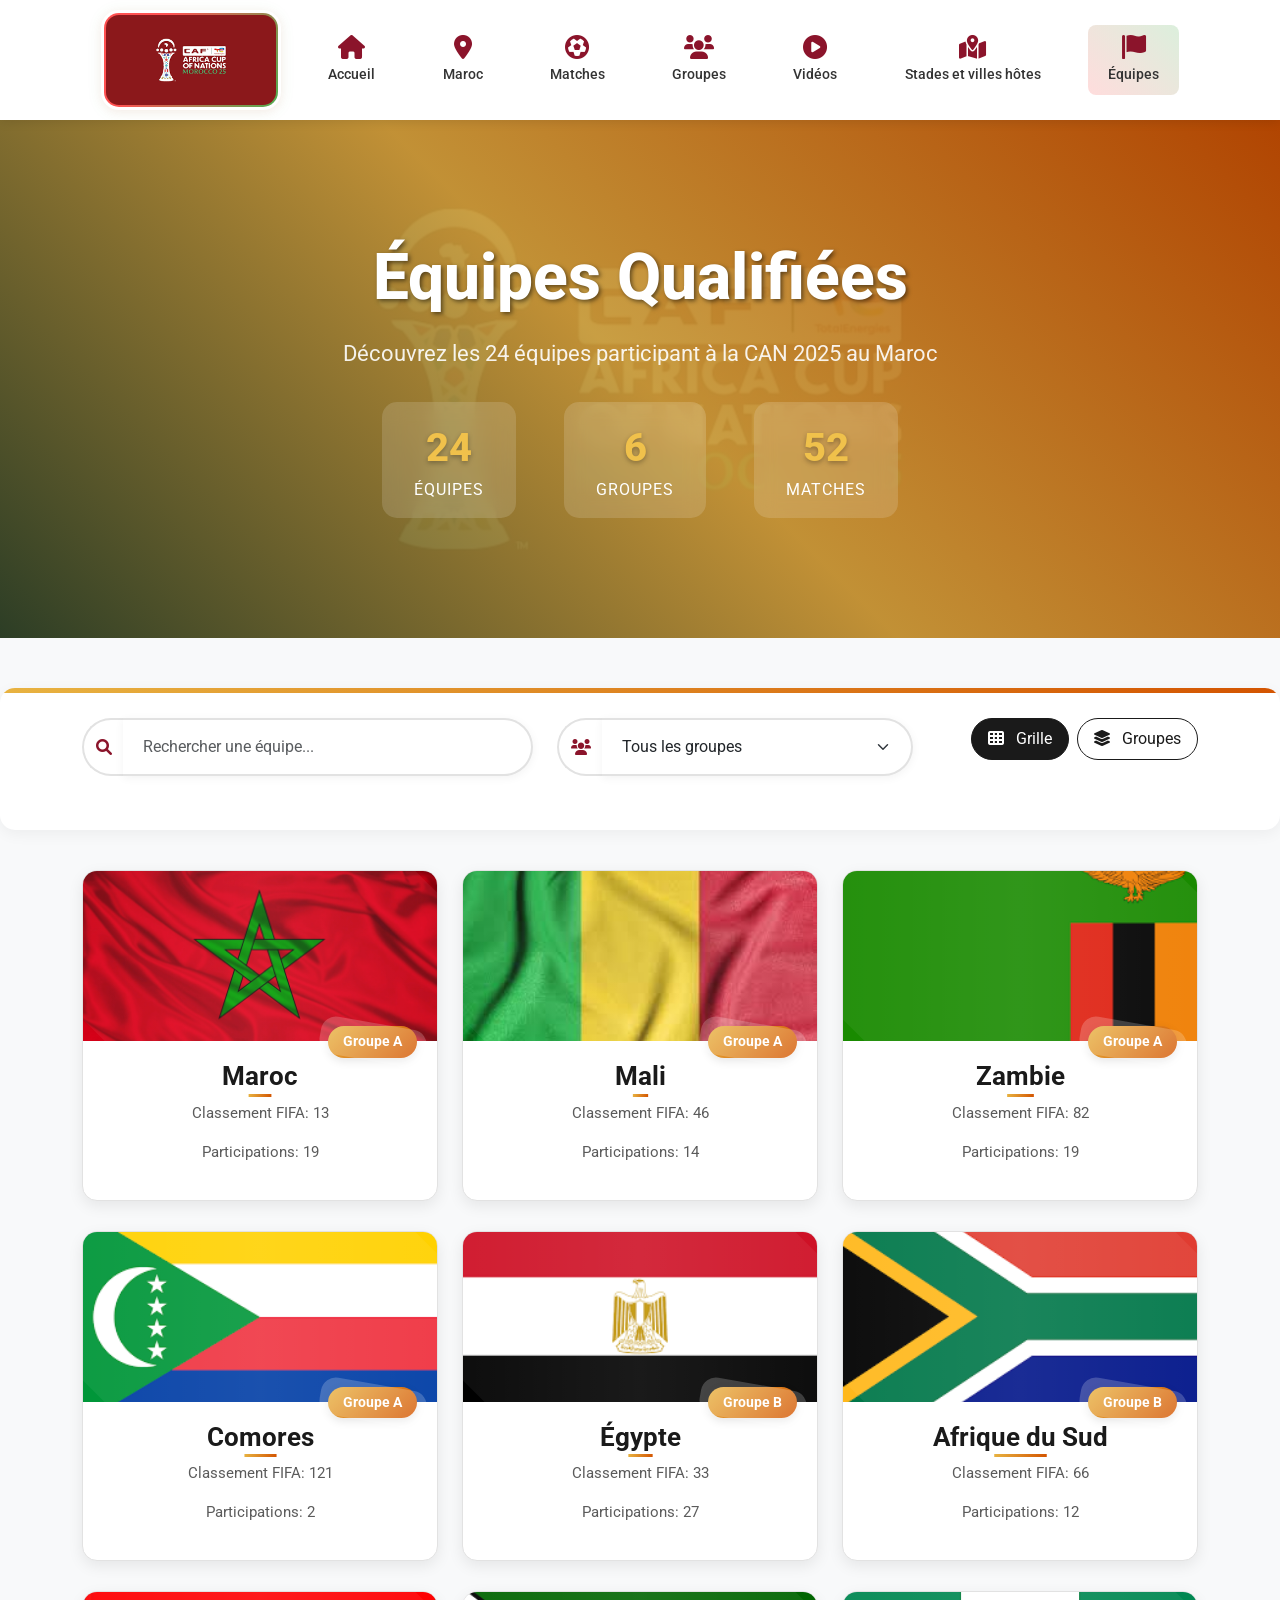
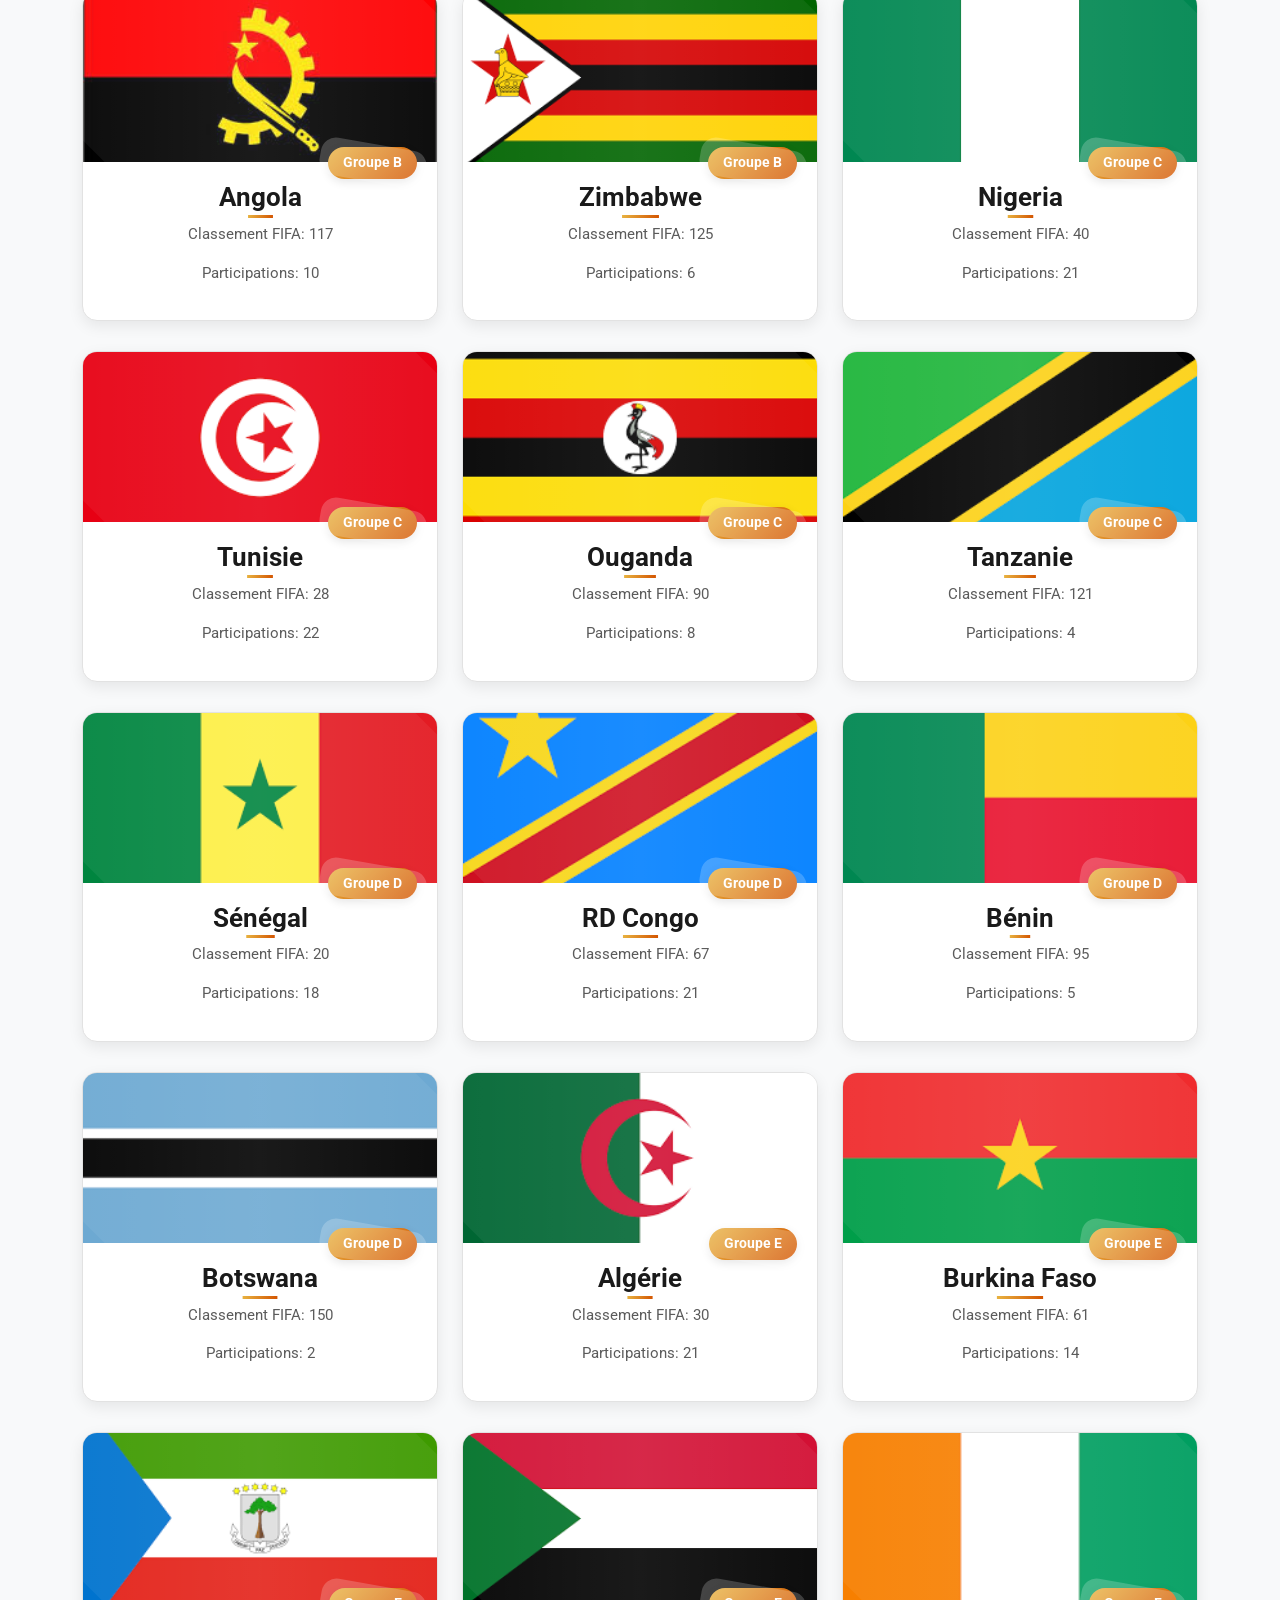
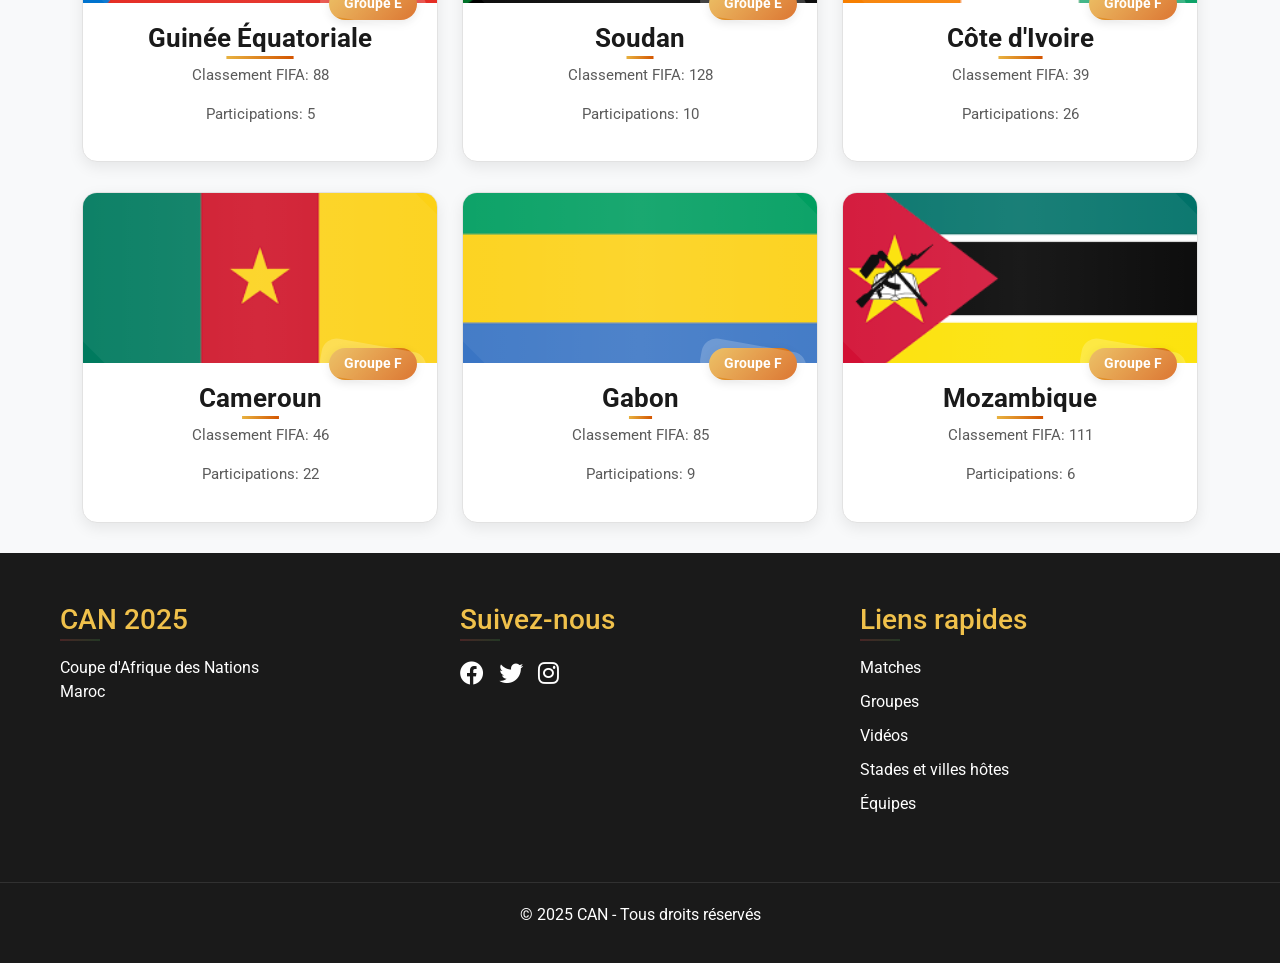
==== commit cf386abf: "fvdgbgfbg" ====
--- a/equipes.html
+++ b/equipes.html
@@ -4,26 +4,29 @@
     <meta charset="UTF-8">
     <meta name="viewport" content="width=device-width, initial-scale=1.0">
     <title>Équipes - CAN 2025</title>
-    <!-- Bootstrap CSS -->
+    <!-- On charge d'abord Bootstrap pour avoir un design responsive tout prêt -->
     <link href="https://cdn.jsdelivr.net/npm/bootstrap@5.3.0/dist/css/bootstrap.min.css" rel="stylesheet">
-    <!-- Font Awesome -->
+    <!-- Les icônes Font Awesome pour avoir de jolis pictogrammes partout -->
     <link rel="stylesheet" href="https://cdnjs.cloudflare.com/ajax/libs/font-awesome/6.0.0/css/all.min.css">
-    <!-- Google Fonts -->
+    <!-- Une police Google bien propre et lisible -->
     <link href="https://fonts.googleapis.com/css2?family=Roboto:wght@300;400;500;700;900&display=swap" rel="stylesheet">
+    <!-- Notre propre CSS pour personnaliser tout ça -->
     <link rel="stylesheet" href="equipes.css">
 </head>
 
 <body style="padding-top:120px;">
-   <!-- Barre Interactive -->
+   <!-- La barre de navigation interactive qui reste fixée en haut -->
    <div class="interactive-bar">
     <div class="bar-pattern left"></div>
     <div class="interactive-content">
         <div class="bar-pattern right"></div>
 
+        <!-- Logo cliquable qui ramène à l'accueil -->
         <div id="logo-container">
             <i><img src="Images/téléchargement.png" alt="Logo CAN" height="100" width="180" ></i>
         </div>
-        <div class="interactive-item active" data-section="can2025-description">
+        <!-- Menu de navigation avec des icônes et textes explicites -->
+        <div class="interactive-item" data-section="can2025-description">
             <i class="fas fa-home home-icon"></i>
             <span>Accueil</span>
         </div>
@@ -47,7 +50,7 @@
             <i class="fas fa-map-marked-alt"></i>
             <span>Stades et villes hôtes</span>
         </div>
-        <div class="interactive-item" data-section="teams">
+        <div class="interactive-item active" data-section="teams">
             <i class="fas fa-flag"></i>
             <span>Équipes</span>
         </div>
@@ -57,11 +60,12 @@
 
 </div>
 
-    <!-- En-tête de la page -->
+    <!-- Grande bannière en haut qui présente la page avec style -->
     <header class="teams-header">
         <div class="container">
             <h1>Équipes Qualifiées</h1>
             <p>Découvrez les 24 équipes participant à la CAN 2025 au Maroc</p>
+            <!-- Compteurs animés qui attirent l'attention -->
             <div class="teams-counter">
                 <div class="counter-item">
                     <span class="counter-number" data-count="24">0</span>
@@ -79,10 +83,11 @@
         </div>
     </header>
 
-    <!-- Filtres -->
+    <!-- Zone de recherche et filtres pour trouver facilement une équipe -->
     <section class="filters-section">
         <div class="container">
             <div class="row mb-4">
+                <!-- Barre de recherche par nom d'équipe -->
                 <div class="col-md-5 mb-3 mb-md-0">
                     <div class="input-group">
                         <span class="input-group-text bg-white border-end-0">
@@ -91,6 +96,7 @@
                         <input type="text" class="form-control border-start-0" id="searchTeam" placeholder="Rechercher une équipe...">
                     </div>
                 </div>
+                <!-- Filtre par groupe (A, B, C, etc.) -->
                 <div class="col-md-4">
                     <div class="input-group">
                         <span class="input-group-text bg-white border-end-0">
@@ -107,6 +113,7 @@
                         </select>
                     </div>
                 </div>
+                <!-- Boutons pour basculer entre vue grille et vue groupes -->
                 <div class="col-md-3">
                     <div class="view-toggles">
                         <button class="btn btn-outline-primary active" id="gridView">
@@ -121,16 +128,16 @@
         </div>
     </section>
 
-    <!-- Liste des équipes -->
+    <!-- Contenu principal: les équipes -->
     <section class="teams-section">
         <div class="container">
             <div class="view-container">
-                <!-- Vue Grille -->
+                <!-- Vue Grille: affiche toutes les équipes en cartes -->
                 <div class="row" id="teamsContainer">
                     <!-- Les équipes seront ajoutées dynamiquement ici via JavaScript -->
                 </div>
                 
-                <!-- Vue Groupes (caché par défaut) -->
+                <!-- Vue Groupes: organise les équipes par groupe (A, B, C, etc.) -->
                 <div class="groups-view" id="groupsContainer" style="display: none;">
                     <div class="row">
                         <!-- Les groupes seront ajoutés dynamiquement ici via JavaScript -->
@@ -140,7 +147,7 @@
         </div>
     </section>
 
-    <!-- Modal pour les détails de l'équipe -->
+    <!-- Fenêtre modale qui s'ouvre quand on clique sur une équipe pour voir ses détails -->
     <div class="modal fade" id="teamModal" tabindex="-1">
         <div class="modal-dialog modal-lg">
             <div class="modal-content">
@@ -148,8 +155,9 @@
                     <button type="button" class="btn-close position-absolute top-0 end-0 m-3 bg-white" data-bs-dismiss="modal"></button>
                 </div>
                 <div id="teamModalContent">
-                    <!-- Le contenu sera ajouté dynamiquement -->
-                </div>
+                    <!-- Le contenu sera ajouté dynamiquement quand on clique sur une équipe -->
+                </div>
+                <!-- Boutons pour naviguer entre les équipes sans fermer le modal -->
                 <div class="modal-footer">
                     <div class="team-navigation">
                         <button class="btn btn-outline-primary" id="prevTeam">
@@ -164,54 +172,103 @@
         </div>
     </div>
 
+    
     <!-- Footer -->
-    <footer class="footer bg-dark text-white mt-5">
-        <div class="container py-4">
-            <div class="row">
-                <div class="col-md-6">
-                    <h5>CAN 2025 - Maroc</h5>
-                    <p>La plus grande compétition de football africain</p>
-                </div>
-                <div class="col-md-6 text-md-end">
-                    <div class="social-links">
-                        <a href="#" class="text-white me-3"><i class="fab fa-facebook-f"></i></a>
-                        <a href="#" class="text-white me-3"><i class="fab fa-twitter"></i></a>
-                        <a href="#" class="text-white me-3"><i class="fab fa-instagram"></i></a>
-                        <a href="#" class="text-white"><i class="fab fa-youtube"></i></a>
-                    </div>
-                </div>
-            </div>
+    <footer class="footer">
+        <div class="footer-content">
+            <div class="footer-section">
+                <h3>CAN 2025</h3>
+                <p>Coupe d'Afrique des Nations<br>Maroc</p>
+            </div>
+            <div class="footer-section">
+                <h3>Suivez-nous</h3>
+                <div class="social-links">  
+                    <a href="https://www.facebook.com/TheAFCON"><i class="fab fa-facebook"></i></a>
+                    <a href="https://x.com/CAF_Online?ref_src=twsrc%5Egoogle%7Ctwcamp%5Eserp%7Ctwgr%5Eauthor"><i class="fab fa-twitter"></i></a>
+                    <a href="https://www.instagram.com/caf_online?igsh=MXVvajljaXVlenFvaw=="><i class="fab fa-instagram"></i></a>
+
+                </div>
+            </div>
+            <div class="footer-section">
+                <h3>Liens rapides</h3>
+                <ul>
+                    <li><a href="matches.html">Matches</a></li>
+                    <li><a href="groupes.html">Groupes</a></li>
+                    <li><a href="videos.html">Vidéos</a></li>
+                    <li><a href="stades.html">Stades et villes hôtes</a></li>
+                    <li><a href="equipes.html">Équipes</a></li>
+                </ul>
+            </div>
+        </div>
+        <div class="footer-bottom">
+            <p>&copy; 2025 CAN - Tous droits réservés</p>
         </div>
     </footer>
 
-    <!-- Scripts -->
+    <!-- Chargement des scripts JS -->
     <script src="https://cdn.jsdelivr.net/npm/bootstrap@5.3.0/dist/js/bootstrap.bundle.min.js"></script>
     <script src="equipes.js"></script>
     <script>
-        // Gestion de la barre interactive
+        // Quand la page est complètement chargée, on initialise tout
         document.addEventListener('DOMContentLoaded', () => {
             const interactiveItems = document.querySelectorAll('.interactive-item');
             
-            // Gestion du clic sur le logo pour retourner à la page d'accueil
+            // Le logo devient cliquable et ramène à l'accueil
             const logoContainer = document.getElementById('logo-container');
             if (logoContainer) {
                 logoContainer.addEventListener('click', () => {
                     window.location.href = 'index.html';
                 });
-                // Ajouter le style du curseur pointer
+                // On ajoute un curseur pointer pour montrer que c'est cliquable
                 logoContainer.style.cursor = 'pointer';
             }
             
-            // Gestion du clic sur les éléments de la barre
+            // Active automatiquement le bon élément du menu selon la page où on se trouve
+            const currentPage = window.location.pathname.split('/').pop();
+            interactiveItems.forEach(item => {
+                const section = item.dataset.section;
+                
+                // Supprime d'abord toutes les classes active
+                item.classList.remove('active');
+                
+                // Puis ajoute la classe active au bon élément
+                switch(currentPage) {
+                    case 'index.html':
+                        if (section === 'can2025-description') item.classList.add('active');
+                        break;
+                    case 'matches.html':
+                        if (section === 'matches') item.classList.add('active');
+                        break;
+                    case 'groupes.html':
+                        if (section === 'groups') item.classList.add('active');
+                        break;
+                    case 'videos.html':
+                        if (section === 'videos') item.classList.add('active');
+                        break;
+                    case 'stades.html':
+                        if (section === 'stats') item.classList.add('active');
+                        break;
+                    case 'equipes.html':
+                        if (section === 'teams') item.classList.add('active');
+                        break;
+                    default:
+                        // Par défaut, aucun élément actif
+                        break;
+                }
+            });
+            
+            // Rend chaque élément du menu cliquable et redirige vers la bonne page
             interactiveItems.forEach(item => {
                 item.addEventListener('click', () => {
                     const section = item.dataset.section;
                     
-                    // Redirection vers les pages correspondantes
+                    // Redirection vers les différentes pages du site
                     switch(section) {
                         case 'can2025-description':
+                            window.location.href = 'index.html';
+                            break;
                         case 'maroc':
-                            window.location.href = `index.html#${section}`;
+                            window.location.href = 'index.html#maroc';
                             break;
                         case 'matches':
                             window.location.href = 'matches.html';
@@ -223,16 +280,16 @@
                             window.location.href = 'videos.html';
                             break;
                         case 'stats':
-                            window.location.href = 'stats.html';
+                            window.location.href = 'stades.html';
                             break;
                         case 'teams':
-                            // Déjà sur la page des équipes
+                            window.location.href = 'equipes.html';
                             break;
                     }
                 });
             });
 
-            // Animation du compteur
+            // Animation des compteurs: ils commencent à zéro puis montent progressivement
             const counters = document.querySelectorAll('.counter-number');
             counters.forEach(counter => {
                 const target = parseInt(counter.getAttribute('data-count'));
@@ -247,16 +304,17 @@
                 requestAnimationFrame(count);
             });
 
-            // Écouteurs d'événements pour le filtrage
+            // Active le filtrage des équipes en temps réel quand on tape ou sélectionne un groupe
             document.getElementById('searchTeam').addEventListener('input', filterTeams);
             document.getElementById('groupFilter').addEventListener('change', filterTeams);
 
-            // Gestion des vues (grille/groupes)
+            // Gestion du basculement entre vue en grille et vue par groupes
             const gridView = document.getElementById('gridView');
             const groupView = document.getElementById('groupView');
             const teamsContainer = document.getElementById('teamsContainer');
             const groupsContainer = document.getElementById('groupsContainer');
 
+            // Quand on clique sur "Grille", on affiche les équipes en cartes
             gridView.addEventListener('click', () => {
                 gridView.classList.add('active');
                 groupView.classList.remove('active');
@@ -264,39 +322,42 @@
                 groupsContainer.style.display = 'none';
             });
 
+            // Quand on clique sur "Groupes", on affiche les équipes organisées par groupe
             groupView.addEventListener('click', () => {
                 groupView.classList.add('active');
                 gridView.classList.remove('active');
                 teamsContainer.style.display = 'none';
                 groupsContainer.style.display = 'block';
                 
-                // Générer l'affichage par groupes s'il est vide
+                // Génère la vue par groupes au besoin (une seule fois)
                 if (groupsContainer.querySelector('.group-card') === null) {
                     generateGroupsView();
                 }
             });
 
-            // Fonction pour générer la vue par groupes (simplifiée)
+            // Fonction qui crée dynamiquement la vue par groupes
             function generateGroupsView() {
+                // Prépare un objet vide pour chaque groupe
                 const groups = {A: [], B: [], C: [], D: [], E: [], F: []};
                 
-                // Regrouper les équipes par groupe
+                // Répartit chaque équipe dans son groupe correspondant
                 teams.forEach(team => {
                     if (groups[team.group]) {
                         groups[team.group].push(team);
                     }
                 });
                 
-                // Vider le conteneur
+                // Prépare le conteneur HTML
                 groupsContainer.innerHTML = '<div class="row"></div>';
                 const groupsRow = groupsContainer.querySelector('.row');
                 
-                // Créer les cartes de groupe (2 par ligne)
+                // Crée un bloc pour chaque groupe et y insère les équipes
                 Object.keys(groups).forEach(groupKey => {
                     const groupTeams = groups[groupKey];
                     const groupCard = document.createElement('div');
                     groupCard.className = 'col-md-6 mb-4';
                     
+                    // Construit le HTML pour la carte de groupe
                     let groupContent = `
                         <div class="group-card">
                             <div class="group-header">
@@ -305,6 +366,7 @@
                             <div class="group-teams">
                     `;
                     
+                    // Ajoute chaque équipe du groupe avec son drapeau
                     groupTeams.forEach(team => {
                         groupContent += `
                             <div class="group-team-item" data-team-id="${team.id}">
@@ -316,16 +378,18 @@
                         `;
                     });
                     
+                    // Ferme le HTML de la carte
                     groupContent += `
                             </div>
                         </div>
                     `;
                     
+                    // Insère dans le DOM
                     groupCard.innerHTML = groupContent;
                     groupsRow.appendChild(groupCard);
                 });
                 
-                // Ajouter le message et le bouton pour plus de détails
+                // Ajoute un message et un bouton pour consulter la page des groupes détaillés
                 const detailsMessage = document.createElement('div');
                 detailsMessage.className = 'col-12 text-center mt-4 mb-5 groups-more-details';
                 detailsMessage.innerHTML = `
@@ -338,14 +402,14 @@
                 `;
                 groupsRow.appendChild(detailsMessage);
                 
-                // Ajouter les écouteurs d'événements pour les équipes dans la vue groupes
+                // Rend chaque équipe cliquable pour ouvrir son modal de détails
                 document.querySelectorAll('.group-team-item').forEach(teamItem => {
                     teamItem.addEventListener('click', () => {
                         const teamId = parseInt(teamItem.dataset.teamId);
                         const team = teams.find(t => t.id === teamId);
                         if (team) {
                             document.getElementById('teamModalContent').innerHTML = createModalContent(team);
-                            currentTeamId = teamId; // Mettre à jour l'ID de l'équipe actuelle
+                            currentTeamId = teamId; // Pour la navigation entre équipes
                             const modal = new bootstrap.Modal(document.getElementById('teamModal'));
                             modal.show();
                         }
@@ -353,40 +417,43 @@
                 });
             }
 
-            // Navigation entre les équipes dans le modal
+            // Configuration des boutons pour naviguer entre les équipes dans le modal
             const prevTeamBtn = document.getElementById('prevTeam');
             const nextTeamBtn = document.getElementById('nextTeam');
-            let currentTeamId = 0;
+            let currentTeamId = 0; // Garde en mémoire l'équipe actuellement affichée
 
             prevTeamBtn.addEventListener('click', () => {
-                navigateTeam(-1);
+                navigateTeam(-1); // Équipe précédente
             });
 
             nextTeamBtn.addEventListener('click', () => {
-                navigateTeam(1);
-            });
-
+                navigateTeam(1); // Équipe suivante
+            });
+
+            // Fonction qui fait la navigation d'une équipe à l'autre
             function navigateTeam(direction) {
                 if (currentTeamId === 0) return;
                 
+                // Calcule l'index de la nouvelle équipe à afficher
                 let newIndex = teams.findIndex(t => t.id === currentTeamId) + direction;
                 
-                // Gérer le bouclage
+                // Gère les cas où on dépasse les limites (boucle de la première à la dernière et vice versa)
                 if (newIndex < 0) newIndex = teams.length - 1;
                 if (newIndex >= teams.length) newIndex = 0;
                 
+                // Récupère la nouvelle équipe et met à jour l'affichage
                 const newTeam = teams[newIndex];
                 currentTeamId = newTeam.id;
                 
-                // Mettre à jour le contenu du modal
+                // Met à jour le contenu du modal avec la nouvelle équipe
                 document.getElementById('teamModalContent').innerHTML = createModalContent(newTeam);
                 console.log('Navigation vers équipe:', newTeam.name, 'ID:', newTeam.id);
             }
 
-            // Mise à jour de l'ouverture du modal pour définir l'équipe actuelle
+            // Configuration pour enregistrer l'ID de l'équipe quand on ouvre le modal
             const teamModal = document.getElementById('teamModal');
             
-            // Écouteur pour les cartes d'équipe dans la vue grille
+            // Détecte les clics sur les cartes d'équipe pour stocker l'ID
             document.addEventListener('click', function(e) {
                 const teamCard = e.target.closest('.team-card');
                 if (teamCard) {
@@ -395,7 +462,7 @@
                 }
             });
             
-            // Mise à jour sur l'affichage du modal
+            // Vérifie que tout fonctionne à l'ouverture du modal
             teamModal.addEventListener('shown.bs.modal', (event) => {
                 console.log('Modal shown, current team ID:', currentTeamId);
             });
--- a/equipes.css
+++ b/equipes.css
@@ -1,6 +1,15 @@
-/* Variables de couleurs */
+/*
+   Ce fichier contient tous les styles pour la page des équipes
+   avec une palette de couleurs inspirée de l'Afrique:
+   - Or (représentant la richesse et le soleil africain)
+   - Vert forêt (représentant la nature et les forêts africaines)
+   - Orange terre (représentant la terre et les paysages africains)
+*/
+
+/* Variables de couleurs - notre palette de base réutilisée partout */
 :root {
-    --primary-color: #f0c14b;
+  
+      --primary-color: #f0c14b;
     --secondary-color: #1a1a1a;
     --accent-color: #8b142b;
     --text-color: #333;
@@ -9,35 +18,36 @@
     --green-color: #4CAF50;
     --red-color: #FF5252;
     --light-green: rgba(76, 175, 80, 0.2);
-    --light-red: rgba(255, 82, 82, 0.2);
-
-    --dark-color: #1C1C1C;          /* Noir profond */
-    --light-color: #F5F5F5;         /* Blanc cassé */
-    --gradient-primary: linear-gradient(135deg, #E8B341, #D35400);
-    --gradient-dark: linear-gradient(135deg, #2D4B2D, #1C1C1C);
-    --text-dark: #333333;
-    --text-light: #FFFFFF;
-    --border-color: #E2E2E2;
-}
-
-/* Styles généraux */
+    --light-red: rgba(255, 82, 82, 0.2);
+  /* Rouge transparent */
+
+    --dark-color: #1C1C1C;          /* Noir profond pour les fonds */
+    --light-color: #F5F5F5;         /* Blanc cassé pour le texte sur fond foncé */
+    --gradient-primary: linear-gradient(135deg, #E8B341, #D35400); /* Dégradé or-orange */
+    --gradient-dark: linear-gradient(135deg, #2D4B2D, #1C1C1C);    /* Dégradé vert-noir */
+    --text-dark: #333333;           /* Texte foncé */
+    --text-light: #FFFFFF;          /* Texte clair */
+    --border-color: #E2E2E2;        /* Couleur standard pour les bordures */
+}
+
+/* Styles généraux - base pour toute la page */
 body {
     padding-top: 0;
     background-color: #f8f9fa;
     font-family: 'Roboto', sans-serif;
-    overflow-x: hidden;
-}
-
-/* Barre Interactive */
-/* Barre Interactive */
+    overflow-x: hidden; /* Évite les barres de défilement horizontales */
+}
+
+/*
+   La barre qui reste fixée en haut avec le logo et les liens */
 .interactive-bar {
     position: fixed;
     top: 0;
     left: 0;
     width: 100%;
     background: white;
-    box-shadow: 0 2px 10px rgba(0, 0, 0, 0.1);
-    z-index: 1000;
+    box-shadow: 0 2px 10px rgba(0, 0, 0, 0.1); /* Ombre subtile */
+    z-index: 1000; /* Reste au-dessus de tout le reste */
     padding: 10px 0;
 }
 
@@ -50,6 +60,7 @@
     padding: 0 20px;
 }
 
+/* Les éléments de menu dans la barre */
 .interactive-item {
     display: flex;
     flex-direction: column;
@@ -63,6 +74,7 @@
     overflow: hidden;
 }
 
+/* Ligne qui apparaît sous chaque élément quand on passe la souris dessus */
 .interactive-item::after {
     content: '';
     position: absolute;
@@ -75,31 +87,37 @@
     transition: transform 0.3s ease;
 }
 
+/* Animation de la ligne au survol */
 .interactive-item:hover::after {
     transform: scaleX(1);
 }
 
+/* Style pour l'élément actif (page courante) */
 .interactive-item.active {
     background: linear-gradient(45deg, var(--light-red), var(--light-green));
     color: var(--text-color);
 }
 
+/* Style des icônes dans le menu */
 .interactive-item i {
     font-size: 1.5rem;
     margin-bottom: 5px;
     color: var(--accent-color);
 }
 
+/* Style du texte dans le menu */
 .interactive-item span {
     font-size: 0.9rem;
     font-weight: 500;
 }
 
+/* Animation au survol des éléments du menu */
 .interactive-item:hover {
     background: var(--light-bg);
-    transform: translateY(-2px);
-}
-
+    transform: translateY(-2px); /* Effet de léger soulèvement */
+}
+
+/* Style spécial pour le logo */
 #logo-container img {
     border: 3px solid transparent;
     border-radius: 18px;
@@ -111,11 +129,13 @@
     padding: 2px;
 }
 
+/* Animation du logo au survol */
 #logo-container img:hover {
     box-shadow: 0 0 24px 4px #FF5252, 0 0 32px 8px #4CAF50;
     border-color: #FF5252;
 }
 
+/* Style alternatif commenté (conservé comme référence) */
 /* .interactive-item {
     color: rgb(202, 56, 56);
     text-align: center;
@@ -141,7 +161,7 @@
     display: block;
 } */
 
-/* En-tête de la page */
+/* Grande section en haut avec image de fond et titre */
 .teams-header {
     background: linear-gradient(rgba(0, 0, 0, 0.7), rgba(0, 0, 0, 0.7)), url('Images/CAN.jpeg');
     background-size: cover;
@@ -154,6 +174,7 @@
     overflow: hidden;
 }
 
+/* Overlay coloré sur l'image de fond pour la teinter */
 .teams-header::before {
     content: '';
     position: absolute;
@@ -162,18 +183,20 @@
     right: 0;
     bottom: 0;
     background: linear-gradient(45deg, 
-        rgba(45, 75, 45, 0.8),
-        rgba(232, 179, 65, 0.8),
-        rgba(211, 84, 0, 0.8)
+        rgba(45, 75, 45, 0.8),   /* Vert forêt transparent */
+        rgba(232, 179, 65, 0.8), /* Or transparent */
+        rgba(211, 84, 0, 0.8)    /* Orange terre transparent */
     );
     z-index: 1;
 }
 
+/* Positionnement du contenu par dessus l'image et l'overlay */
 .teams-header .container {
     position: relative;
     z-index: 2;
 }
 
+/* Style du titre principal avec animation */
 .teams-header h1 {
     font-size: 4rem;
     font-weight: 800;
@@ -182,13 +205,14 @@
     animation: fadeInDown 1s ease;
 }
 
+/* Style du sous-titre avec animation */
 .teams-header p {
     font-size: 1.4rem;
     opacity: 0.9;
     animation: fadeInUp 1s ease;
 }
 
-/* Section des filtres */
+/* Barre avec champ de recherche et filtres */
 .filters-section {
     padding: 30px 0;
     background-color: white;
@@ -206,7 +230,7 @@
     left: 0;
     width: 100%;
     height: 5px;
-    background: var(--gradient-primary);
+    background: var(--gradient-primary); /* Bordure colorée sur le dessus */
 }
 
 .filters-section .form-control,
@@ -222,7 +246,7 @@
 .filters-section .form-select:focus {
     border-color: var(--primary-color);
     box-shadow: 0 0 0 0.25rem rgba(232, 179, 65, 0.25);
-    transform: translateY(-2px);
+    transform: translateY(-2px); /* Effet de soulèvement subtil */
 }
 
 .input-group-text {
@@ -239,253 +263,293 @@
     background-position: right 20px center;
 }
 
-/* Cartes des équipes */
+/* Style des cartes qui affichent chaque équipe */
 .team-card {
-    background: var(--light-color);
+    background: white;
     border-radius: 15px;
+    box-shadow: 0 5px 15px rgba(0, 0, 0, 0.08);
     overflow: hidden;
-    box-shadow: 0 10px 20px rgba(0, 0, 0, 0.1);
-    transition: all 0.5s cubic-bezier(0.175, 0.885, 0.32, 1.275);
+    transition: all 0.4s ease;
     margin-bottom: 30px;
     cursor: pointer;
     position: relative;
-    perspective: 1000px;
-    transform-style: preserve-3d;
-}
-
+    border: 1px solid var(--border-color);
+}
+
+/* Animation quand on survole une carte */
 .team-card:hover {
-    transform: translateY(-15px) rotateY(5deg);
-    box-shadow: 15px 15px 30px rgba(232, 179, 65, 0.3);
-}
-
+    transform: translateY(-10px); /* Effet de soulèvement */
+    box-shadow: 0 15px 25px rgba(0, 0, 0, 0.15);
+}
+
+/* Conteneur pour le drapeau */
 .team-card .flag-container {
-    height: 200px;
+    width: 100%;
+    height: 170px;
     overflow: hidden;
     position: relative;
 }
 
+/* Effet de brillance sur le drapeau */
 .team-card .flag-container::before {
     content: '';
     position: absolute;
-    top: 0;
-    left: 0;
-    width: 100%;
-    height: 100%;
-    background: linear-gradient(to top, rgba(0,0,0,0.7) 0%, rgba(0,0,0,0) 100%);
+    width: 50px;
+    height: 300%;
+    background: rgba(255, 255, 255, 0.4);
+    top: -100%;
+    left: -200px;
+    transform: rotate(35deg);
+    transition: all 1s ease;
     z-index: 1;
-    opacity: 0;
-    transition: opacity 0.3s ease;
-}
-
+    animation: shimmer 4s infinite;
+    pointer-events: none;
+}
+
+/* Animation de l'effet de brillance au survol */
 .team-card:hover .flag-container::before {
-    opacity: 1;
-}
-
+    left: 200%;
+}
+
+/* Style de l'image du drapeau */
 .team-card .flag-container img {
     width: 100%;
     height: 100%;
     object-fit: cover;
-    transition: transform 0.8s ease;
-}
-
+    transition: transform 0.7s ease;
+}
+
+/* Zoom sur le drapeau au survol */
 .team-card:hover .flag-container img {
-    transform: scale(1.1) rotate(1deg);
-}
-
+    transform: scale(1.05);
+}
+
+/* Zone d'information en bas de la carte */
 .team-card .team-info {
-    padding: 25px;
+    padding: 20px;
     text-align: center;
-    background: var(--light-color);
-    position: relative;
-    z-index: 2;
-    transform: translateZ(20px);
-}
-
+    position: relative;
+    z-index: 1;
+}
+
+/* Style du nom d'équipe */
 .team-card .team-name {
-    font-size: 1.8rem;
-    font-weight: bold;
-    margin-bottom: 15px;
+    font-size: 1.6rem;
+    font-weight: 700;
+    margin-bottom: 10px;
     color: var(--secondary-color);
     position: relative;
     display: inline-block;
 }
 
+/* Ligne décorative sous le nom d'équipe */
 .team-card .team-name::after {
     content: '';
     position: absolute;
-    width: 50%;
+    bottom: -5px;
+    left: 0;
+    width: 100%;
     height: 3px;
     background: var(--gradient-primary);
-    bottom: -5px;
-    left: 25%;
-    transform: scaleX(0);
-    transition: transform 0.3s ease;
-}
-
+    transform: scaleX(0.3);
+    transform-origin: center;
+    transition: transform 0.4s ease;
+}
+
+/* Animation de la ligne au survol */
 .team-card:hover .team-name::after {
     transform: scaleX(1);
 }
 
+/* Détails (classement FIFA, participations) */
 .team-card .team-details {
-    color: var(--dark-color);
-    font-size: 1rem;
-    margin-bottom: 15px;
+    font-size: 0.95rem;
+    color: var(--text-color);
     opacity: 0.8;
     transition: opacity 0.3s ease;
 }
 
+/* Animation des détails au survol */
 .team-card:hover .team-details {
     opacity: 1;
 }
 
+/* Badge pour indiquer le groupe */
 .team-card .team-group {
+    position: absolute;
+    top: -15px;
+    right: 20px;
     background: var(--gradient-primary);
     color: white;
-    padding: 8px 20px;
-    border-radius: 25px;
-    display: inline-block;
-    font-weight: 600;
-    margin-top: 10px;
-    position: relative;
-    overflow: hidden;
-    transition: all 0.3s ease;
-}
-
+    padding: 5px 15px;
+    border-radius: 20px;
+    font-weight: 700;
+    font-size: 0.9rem;
+    box-shadow: 0 3px 10px rgba(0, 0, 0, 0.1);
+    transition: transform 0.3s ease, box-shadow 0.3s ease;
+    z-index: 2;
+}
+
+/* Animation du badge au survol */
 .team-card:hover .team-group {
-    transform: scale(1.05);
-    box-shadow: 0 5px 15px rgba(211, 84, 0, 0.3);
-}
-
+    transform: translateY(-5px) scale(1.05);
+    box-shadow: 0 5px 15px rgba(0, 0, 0, 0.2);
+}
+
+/* Forme décorative derrière le badge */
 .team-card .team-group::before {
     content: '';
     position: absolute;
-    top: -50%;
-    left: -50%;
-    width: 200%;
-    height: 200%;
-    background: linear-gradient(45deg, transparent, rgba(255,255,255,0.3), transparent);
-    transform: rotate(45deg);
-    transition: all 0.5s ease;
-    opacity: 0;
-}
-
+    top: 50%;
+    left: 50%;
+    width: 120%;
+    height: 120%;
+    background: rgba(255, 255, 255, 0.2);
+    transform: translate(-50%, -50%) rotate(10deg);
+    z-index: -1;
+    border-radius: 15px;
+    transition: transform 0.4s ease;
+}
+
+/* Animation de la forme au survol */
 .team-card:hover .team-group::before {
-    animation: shimmer 1.5s infinite;
-    opacity: 1;
-}
-
-/* Animation shimmer */
+    transform: translate(-50%, -50%) rotate(-10deg);
+}
+
+/* Animation de brillance pour les drapeaux */
 @keyframes shimmer {
     0% {
-        transform: translateX(-100%) rotate(45deg);
-    }
-    100% {
-        transform: translateX(100%) rotate(45deg);
-    }
-}
-
-/* Style pour la section des joueurs clés */
+        left: -200px;
+    }
+    20%, 100% {
+        left: 200%;
+    }
+}
+
+/* ===============================
+   MODAL DE DÉTAILS D'ÉQUIPE
+   ===============================
+   Style du popup qui apparaît quand on clique sur une équipe */
+
+/* Disposition des joueurs clés */
 .key-players {
     display: grid;
     grid-template-columns: repeat(2, 1fr);
-    gap: 1.5rem;
-    margin-bottom: 2rem;
-}
-
+    grid-gap: 20px;
+    margin-bottom: 30px;
+}
+
+/* Style de chaque joueur clé */
 .key-player {
     background: white;
-    border-radius: 12px;
-    padding: 1.5rem;
+    border-radius: 10px;
+    padding: 15px;
     text-align: center;
-    box-shadow: 0 4px 6px rgba(0, 0, 0, 0.1);
-    transition: all 0.4s ease;
+    position: relative;
+    overflow: hidden;
+    box-shadow: 0 3px 10px rgba(0, 0, 0, 0.05);
+    transition: all 0.3s ease;
     border: 1px solid var(--border-color);
-    position: relative;
-    overflow: hidden;
-}
-
+    z-index: 1;
+}
+
+/* Arrière-plan coloré pour chaque joueur */
 .key-player::before {
     content: '';
     position: absolute;
-    width: 100%;
-    height: 100%;
     top: 0;
     left: 0;
+    width: 100%;
+    height: 100%;
     background: var(--gradient-primary);
-    opacity: 0;
-    transition: opacity 0.4s ease;
-    z-index: 0;
-}
-
+    opacity: 0.05;
+    z-index: -1;
+    transition: opacity 0.3s ease;
+    pointer-events: none;
+}
+
+/* Positionnement du texte */
 .key-player > * {
     position: relative;
-    z-index: 1;
-}
-
+    z-index: 2;
+}
+
+/* Animation de l'arrière-plan au survol */
 .key-player:hover::before {
-    opacity: 0.05;
-}
-
+    opacity: 0.15;
+}
+
+/* Animation de la carte joueur au survol */
 .key-player:hover {
-    transform: translateY(-10px);
-    box-shadow: 0 10px 20px rgba(0, 0, 0, 0.15);
-    border-color: var(--primary-color);
-}
-
+    transform: translateY(-5px);
+    box-shadow: 0 8px 15px rgba(0, 0, 0, 0.1);
+}
+
+/* Titre de chaque carte joueur */
 .key-player h4 {
+    font-size: 0.9rem;
     color: var(--accent-color);
+    margin-bottom: 8px;
+    font-weight: 600;
+    position: relative;
+    display: inline-block;
+}
+
+/* Ligne sous le titre */
+.key-player h4::after {
+    content: '';
+    position: absolute;
+    bottom: -3px;
+    left: 0;
+    width: 100%;
+    height: 2px;
+    background: var(--gradient-primary);
+    transform: scaleX(0.5);
+    transform-origin: center;
+    transition: transform 0.3s ease;
+}
+
+/* Animation de la ligne au survol */
+.key-player:hover h4::after {
+    transform: scaleX(1);
+}
+
+/* Nom du joueur */
+.key-player p {
     font-size: 1.1rem;
-    margin-bottom: 1rem;
-    position: relative;
-    padding-bottom: 0.5rem;
-}
-
-.key-player h4::after {
-    content: '';
-    position: absolute;
-    bottom: 0;
-    left: 50%;
-    transform: translateX(-50%);
-    width: 30px;
-    height: 2px;
-    background-color: var(--primary-color);
-    transition: width 0.3s ease;
-}
-
-.key-player:hover h4::after {
-    width: 50px;
-}
-
-.key-player p {
-    font-size: 1.5rem;
-    font-weight: bold;
+    font-weight: 700;
     color: var(--secondary-color);
-    margin-bottom: 0.5rem;
-    transition: transform 0.3s ease;
-}
-
+    margin-bottom: 5px;
+    transition: color 0.3s ease;
+}
+
+/* Animation du nom au survol */
 .key-player:hover p {
-    transform: scale(1.05);
-}
-
+    color: var(--accent-color);
+}
+
+/* Style pour le poste et buts marqués */
 .key-player .position,
 .key-player .goals {
     display: inline-block;
-    padding: 0.3rem 0.8rem;
-    background-color: var(--light-color);
-    border-radius: 15px;
-    font-size: 0.9rem;
-    color: var(--dark-color);
+    padding: 2px 10px;
+    background: var(--light-bg);
+    border-radius: 20px;
+    font-size: 0.8rem;
+    color: var(--text-color);
+    font-weight: 500;
     transition: all 0.3s ease;
 }
 
+/* Animation au survol du poste/buts */
 .key-player:hover .position,
 .key-player:hover .goals {
-    background-color: var(--primary-color);
-    color: var(--text-light);
-}
-
-/* Amélioration de l'en-tête modal */
+    background: var(--gradient-primary);
+    color: white;
+    box-shadow: 0 3px 8px rgba(0, 0, 0, 0.1);
+}
+
+/* En-tête du modal avec le drapeau et nom d'équipe */
 .team-modal-header {
     position: relative;
     padding: 4rem 2rem 2rem;
@@ -496,6 +560,7 @@
     background: linear-gradient(135deg, var(--secondary-color), var(--dark-color));
 }
 
+/* Overlay pour ajouter une teinte à l'arrière-plan */
 .team-modal-header::before {
     content: '';
     position: absolute;
@@ -507,11 +572,13 @@
     z-index: 0;
 }
 
+/* Positionnement du contenu par dessus l'arrière-plan */
 .team-modal-header > * {
     position: relative;
     z-index: 1;
 }
 
+/* Conteneur du drapeau dans le modal */
 .team-modal-header .flag-container {
     width: 150px;
     height: 100px;
@@ -523,12 +590,14 @@
     transform: perspective(500px) rotateX(5deg);
 }
 
+/* Image du drapeau dans le modal */
 .team-modal-header .flag-container img {
     width: 100%;
     height: 100%;
     object-fit: cover;
 }
 
+/* Nom de l'équipe dans le modal */
 .team-modal-header h2 {
     font-size: 2.75rem;
     margin-bottom: 0.75rem;
@@ -536,14 +605,16 @@
     text-shadow: 1px 1px 3px rgba(0, 0, 0, 0.5);
 }
 
+/* Badge de groupe dans l'en-tête du modal */
 .group-badge {
     display: inline-block;
-    padding: 0.5rem 1.5rem;
-    background-color: var(--primary-color);
-    border-radius: 25px;
+    padding: 0.4rem 1rem;
+    background: rgba(255, 255, 255, 0.1);
+    border-radius: 30px;
+    font-size: 0.9rem;
     font-weight: 600;
-    color: var(--dark-color);
-    font-size: 1rem;
+    backdrop-filter: blur(5px);
+    border: 1px solid rgba(255, 255, 255, 0.2);
 }
 
 /* Animation de l'affichage des équipes */
@@ -647,57 +718,6 @@
 .modal.show .modal-dialog {
     transform: scale(1) translateY(0);
     opacity: 1;
-}
-
-/* Style pour les filtres */
-.filters-section {
-    padding: 30px 0;
-    background-color: white;
-    box-shadow: 0 4px 15px rgba(0, 0, 0, 0.05);
-    margin-bottom: 40px;
-    border-radius: 15px;
-    position: relative;
-    overflow: hidden;
-}
-
-.filters-section::before {
-    content: '';
-    position: absolute;
-    top: 0;
-    left: 0;
-    width: 100%;
-    height: 5px;
-    background: var(--gradient-primary);
-}
-
-.filters-section .form-control,
-.filters-section .form-select {
-    border-radius: 30px;
-    padding: 15px 20px;
-    border: 2px solid var(--border-color);
-    transition: all 0.3s ease;
-    box-shadow: 0 2px 10px rgba(0, 0, 0, 0.05);
-}
-
-.filters-section .form-control:focus,
-.filters-section .form-select:focus {
-    border-color: var(--primary-color);
-    box-shadow: 0 0 0 0.25rem rgba(232, 179, 65, 0.25);
-    transform: translateY(-2px);
-}
-
-.input-group-text {
-    border-radius: 30px 0 0 30px;
-    background: var(--light-color);
-    border: 2px solid var(--border-color);
-    border-right: none;
-    color: var(--accent-color);
-}
-
-.form-select {
-    border-radius: 0 30px 30px 0 !important;
-    cursor: pointer;
-    background-position: right 20px center;
 }
 
 /* Responsive design */
@@ -1044,6 +1064,87 @@
     background-color: white;
 }
 
+/* Footer */
+.footer {
+    background-color: var(--secondary-color);
+    color: white;
+    padding: 50px 0 20px;
+}
+
+.footer-content {
+    max-width: 1200px;
+    margin: 0 auto;
+    display: grid;
+    grid-template-columns: repeat(auto-fit, minmax(250px, 1fr));
+    gap: 40px;
+    padding: 0 20px;
+}
+
+.footer-section h3 {
+    color: var(--primary-color);
+    margin-bottom: 20px;
+    position: relative;
+    display: inline-block;
+}
+
+.footer-section h3::after {
+    content: '';
+    position: absolute;
+    bottom: -5px;
+    left: 0;
+    width: 40px;
+    height: 2px;
+    background: linear-gradient(to right, var(--light-red), var(--light-green));
+}
+
+.footer-section ul {
+    list-style: none;
+    padding: 0;
+}
+
+.footer-section ul li {
+    margin-bottom: 10px;
+}
+
+.footer-section a {
+    color: white;
+    text-decoration: none;
+    transition: var(--transition);
+}
+
+.footer-section a:hover {
+    color: var(--primary-color);
+}
+
+.social-links {
+    display: flex;
+    gap: 15px;
+}
+
+.social-links a {
+    font-size: 1.5rem;
+    transition: var(--transition);
+    position: relative;
+}
+
+.social-links a:hover {
+    color: var(--red-color);
+    transform: translateY(-3px);
+    opacity: 0.8;
+}
+
+.social-links a:hover + a {
+    color: var(--green-color);
+    opacity: 0.8;
+}
+
+.footer-bottom {
+    text-align: center;
+    margin-top: 50px;
+    padding-top: 20px;
+    border-top: 1px solid rgba(255, 255, 255, 0.1);
+}
+
 /* Animation pour l'affichage des groupes */
 @keyframes fadeInScale {
     from {
